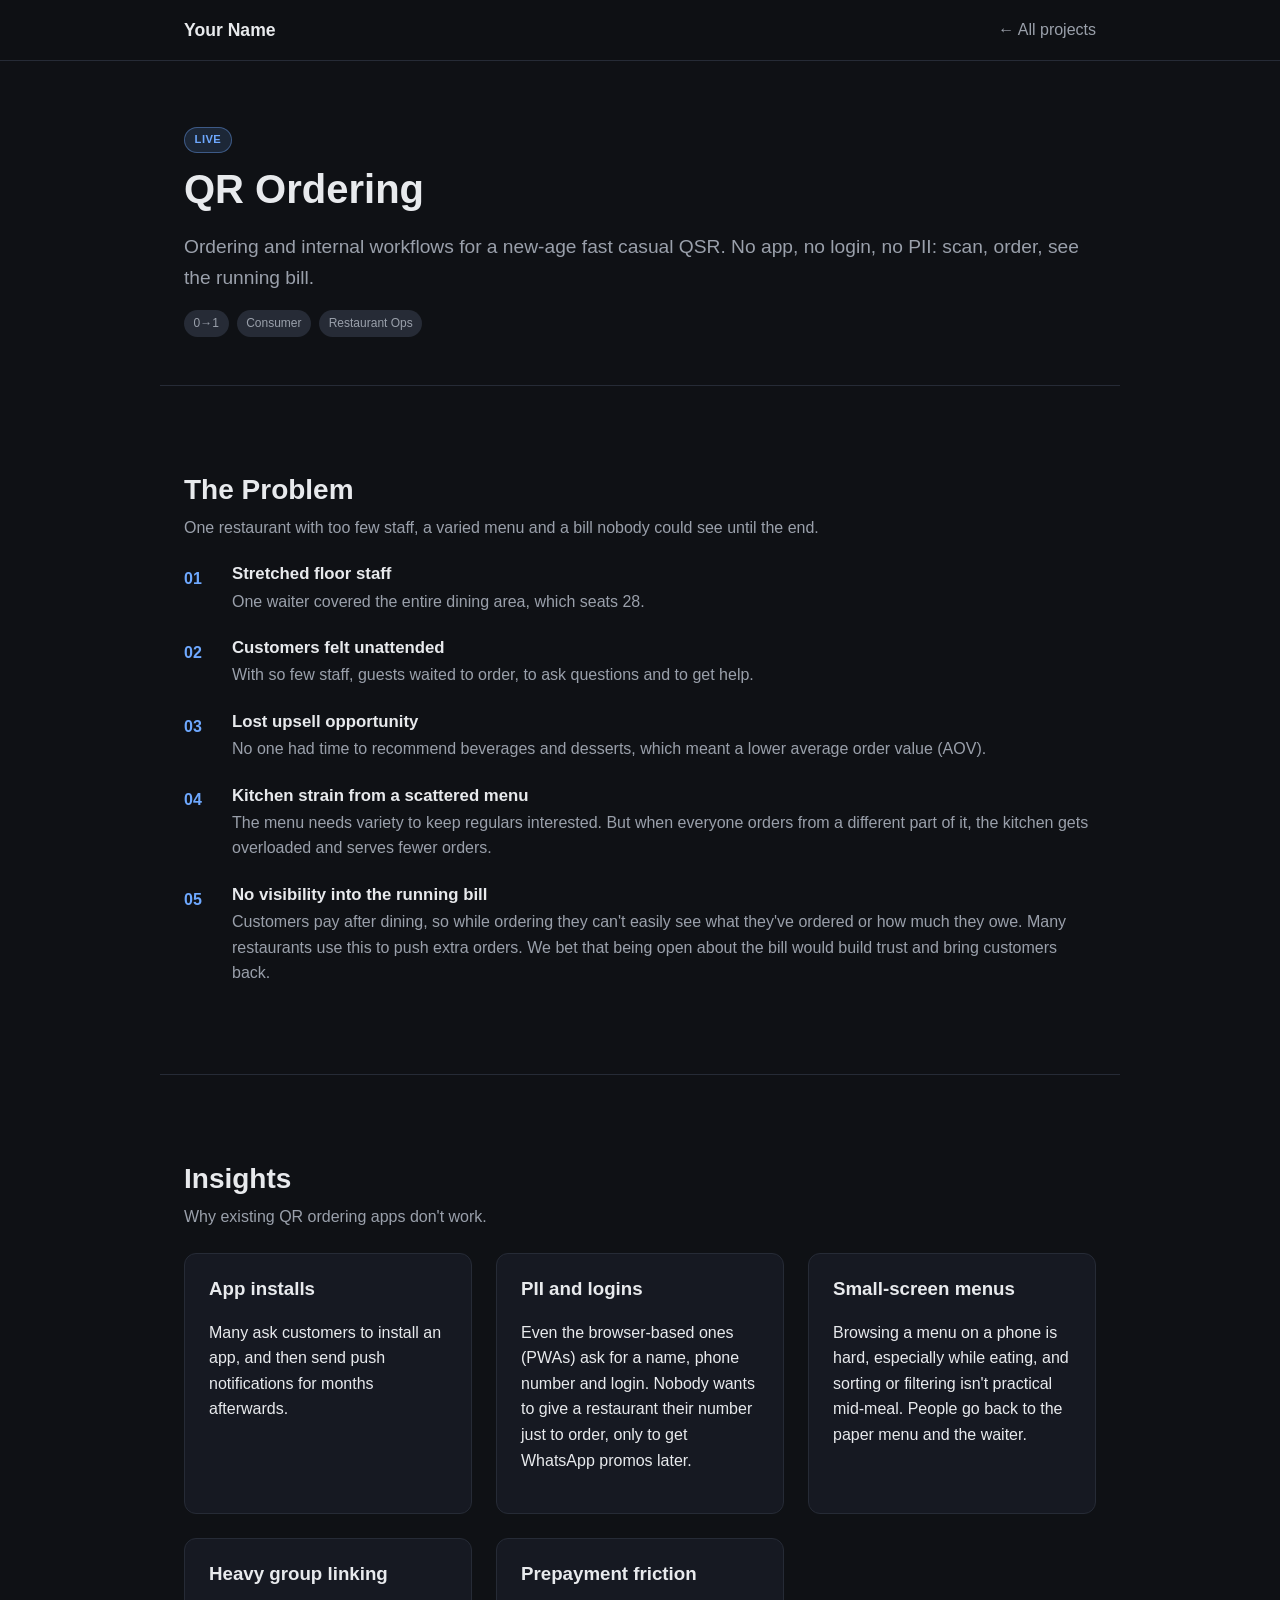
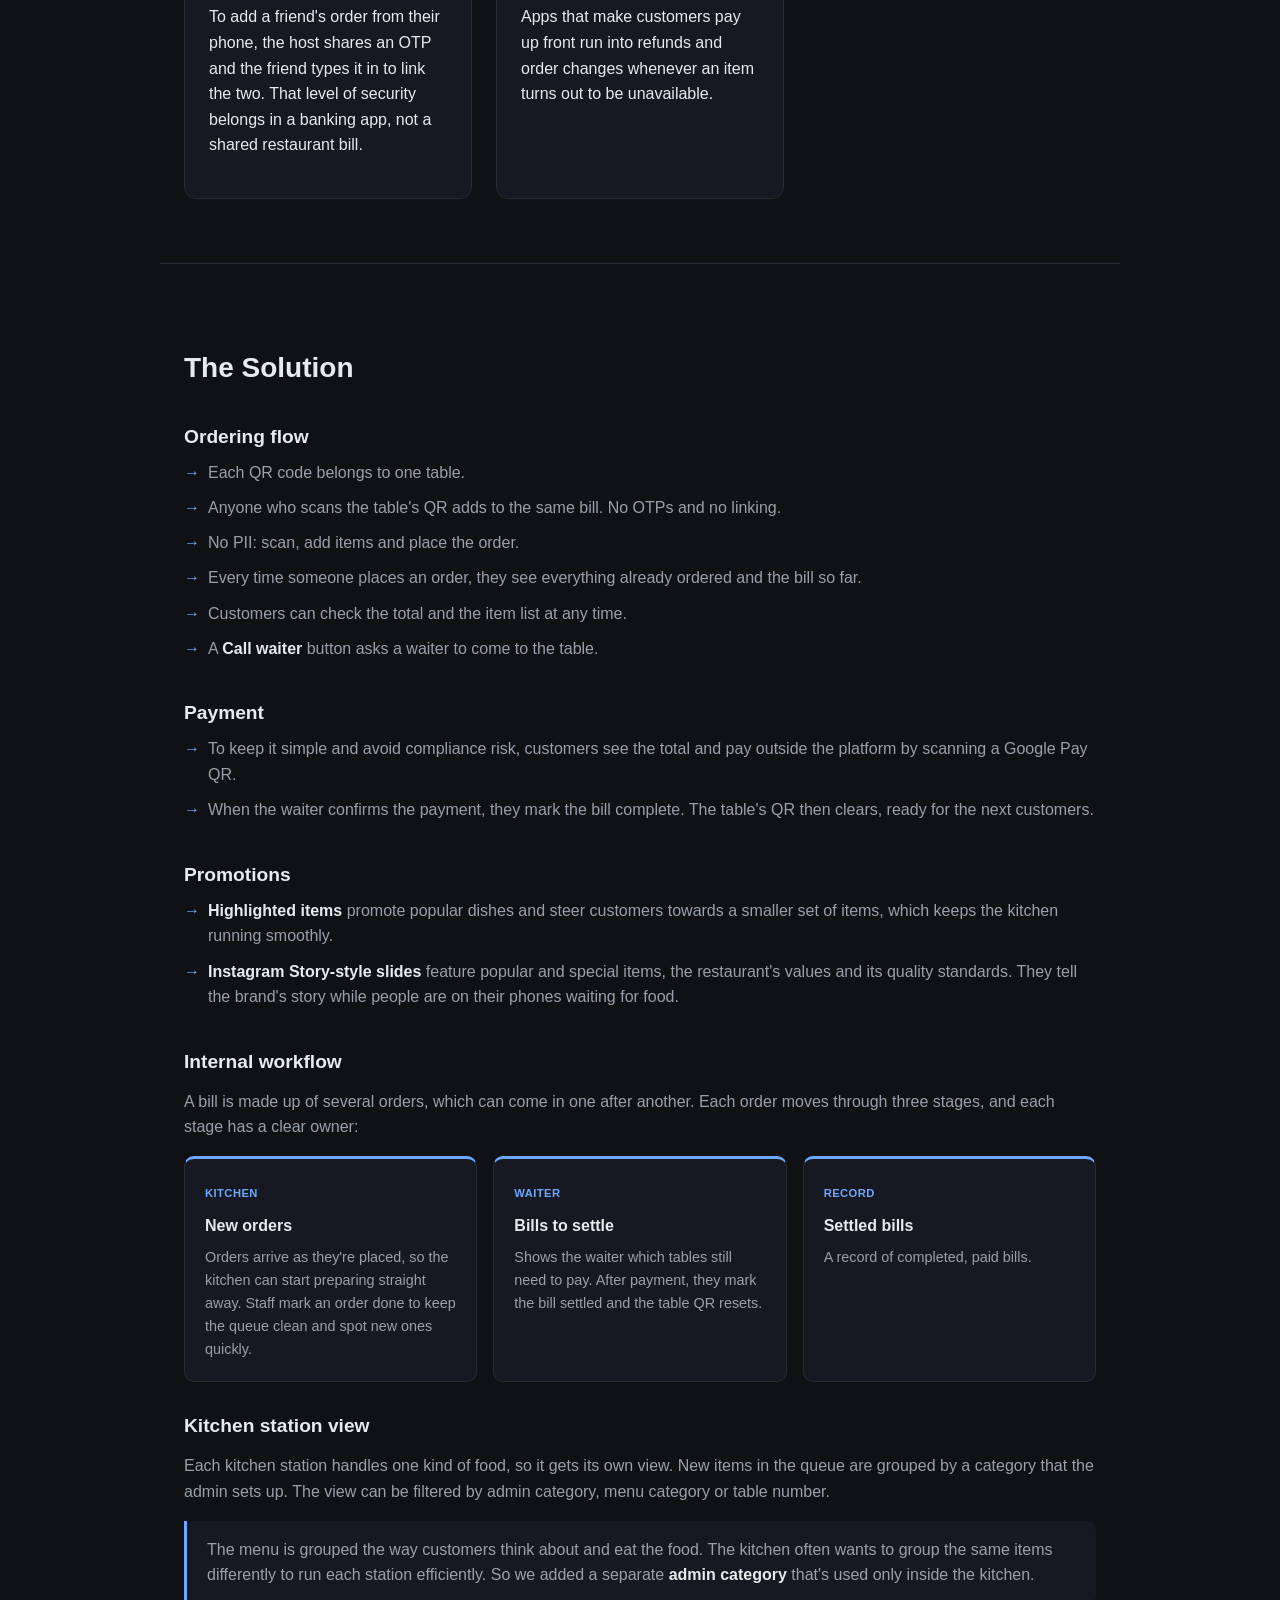
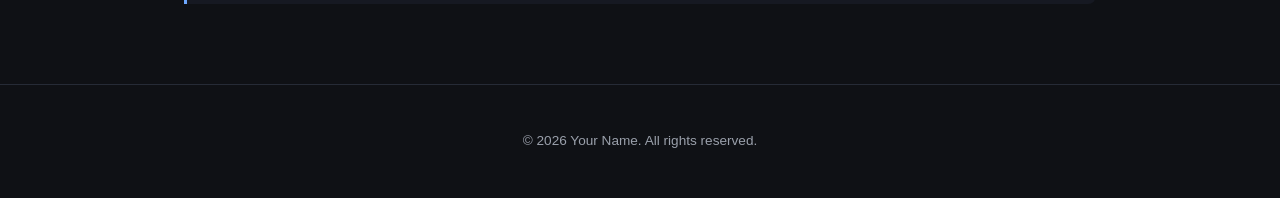
==== projects/qr-ordering.html @ 70d8da85 "Add QR Ordering case study page Detail page covering the problem, insights, and solution (ordering f" ====
<!DOCTYPE html>
<html lang="en">
<head>
  <meta charset="UTF-8" />
  <meta name="viewport" content="width=device-width, initial-scale=1.0" />
  <title>QR Ordering — Your Name</title>
  <meta name="description" content="Case study: a no-login, table-based QR ordering and kitchen workflow system for a fast casual QSR." />
  <link rel="stylesheet" href="../assets/style.css" />
  <link rel="icon" href="data:,">
</head>
<body>
  <header class="nav">
    <div class="nav-inner">
      <a href="../index.html" class="brand">Your Name</a>
      <nav>
        <a href="../index.html#projects">&larr; All projects</a>
      </nav>
    </div>
  </header>

  <main>
    <section class="case-hero">
      <span class="status-badge status-live">Live</span>
      <h1>QR Ordering</h1>
      <p class="subtitle">Ordering and internal workflows for a new-age fast casual QSR. No app, no login, no PII: scan, order, see the running bill.</p>
      <div class="tags">
        <span class="tag">0&rarr;1</span>
        <span class="tag">Consumer</span>
        <span class="tag">Restaurant Ops</span>
      </div>
    </section>

    <section class="section">
      <h2>The Problem</h2>
      <p class="section-intro">One restaurant with too few staff, a varied menu and a bill nobody could see until the end.</p>
      <ol class="numbered">
        <li>
          <h3>Stretched floor staff</h3>
          <p>One waiter covered the entire dining area, which seats 28.</p>
        </li>
        <li>
          <h3>Customers felt unattended</h3>
          <p>With so few staff, guests waited to order, to ask questions and to get help.</p>
        </li>
        <li>
          <h3>Lost upsell opportunity</h3>
          <p>No one had time to recommend beverages and desserts, which meant a lower average order value (AOV).</p>
        </li>
        <li>
          <h3>Kitchen strain from a scattered menu</h3>
          <p>The menu needs variety to keep regulars interested. But when everyone orders from a different part of it, the kitchen gets overloaded and serves fewer orders.</p>
        </li>
        <li>
          <h3>No visibility into the running bill</h3>
          <p>Customers pay after dining, so while ordering they can't easily see what they've ordered or how much they owe. Many restaurants use this to push extra orders. We bet that being open about the bill would build trust and bring customers back.</p>
        </li>
      </ol>
    </section>

    <section class="section">
      <h2>Insights</h2>
      <p class="section-intro">Why existing QR ordering apps don't work.</p>
      <div class="grid">
        <article class="card">
          <h3>App installs</h3>
          <p>Many ask customers to install an app, and then send push notifications for months afterwards.</p>
        </article>
        <article class="card">
          <h3>PII and logins</h3>
          <p>Even the browser-based ones (PWAs) ask for a name, phone number and login. Nobody wants to give a restaurant their number just to order, only to get WhatsApp promos later.</p>
        </article>
        <article class="card">
          <h3>Small-screen menus</h3>
          <p>Browsing a menu on a phone is hard, especially while eating, and sorting or filtering isn't practical mid-meal. People go back to the paper menu and the waiter.</p>
        </article>
        <article class="card">
          <h3>Heavy group linking</h3>
          <p>To add a friend's order from their phone, the host shares an OTP and the friend types it in to link the two. That level of security belongs in a banking app, not a shared restaurant bill.</p>
        </article>
        <article class="card">
          <h3>Prepayment friction</h3>
          <p>Apps that make customers pay up front run into refunds and order changes whenever an item turns out to be unavailable.</p>
        </article>
      </div>
    </section>

    <section class="section">
      <h2>The Solution</h2>

      <div class="subsection">
        <h3>Ordering flow</h3>
        <ul class="checklist">
          <li>Each QR code belongs to one table.</li>
          <li>Anyone who scans the table's QR adds to the same bill. No OTPs and no linking.</li>
          <li>No PII: scan, add items and place the order.</li>
          <li>Every time someone places an order, they see everything already ordered and the bill so far.</li>
          <li>Customers can check the total and the item list at any time.</li>
          <li>A <strong>Call waiter</strong> button asks a waiter to come to the table.</li>
        </ul>
      </div>

      <div class="subsection">
        <h3>Payment</h3>
        <ul class="checklist">
          <li>To keep it simple and avoid compliance risk, customers see the total and pay outside the platform by scanning a Google Pay QR.</li>
          <li>When the waiter confirms the payment, they mark the bill complete. The table's QR then clears, ready for the next customers.</li>
        </ul>
      </div>

      <div class="subsection">
        <h3>Promotions</h3>
        <ul class="checklist">
          <li><strong>Highlighted items</strong> promote popular dishes and steer customers towards a smaller set of items, which keeps the kitchen running smoothly.</li>
          <li><strong>Instagram Story-style slides</strong> feature popular and special items, the restaurant's values and its quality standards. They tell the brand's story while people are on their phones waiting for food.</li>
        </ul>
      </div>

      <div class="subsection">
        <h3>Internal workflow</h3>
        <p>A bill is made up of several orders, which can come in one after another. Each order moves through three stages, and each stage has a clear owner:</p>
        <div class="pipeline">
          <div class="stage">
            <span class="stage-owner">Kitchen</span>
            <h4>New orders</h4>
            <p>Orders arrive as they're placed, so the kitchen can start preparing straight away. Staff mark an order done to keep the queue clean and spot new ones quickly.</p>
          </div>
          <div class="stage">
            <span class="stage-owner">Waiter</span>
            <h4>Bills to settle</h4>
            <p>Shows the waiter which tables still need to pay. After payment, they mark the bill settled and the table QR resets.</p>
          </div>
          <div class="stage">
            <span class="stage-owner">Record</span>
            <h4>Settled bills</h4>
            <p>A record of completed, paid bills.</p>
          </div>
        </div>

        <h3 class="mt">Kitchen station view</h3>
        <p>Each kitchen station handles one kind of food, so it gets its own view. New items in the queue are grouped by a category that the admin sets up. The view can be filtered by admin category, menu category or table number.</p>
        <p class="callout">The menu is grouped the way customers think about and eat the food. The kitchen often wants to group the same items differently to run each station efficiently. So we added a separate <strong>admin category</strong> that's used only inside the kitchen.</p>
      </div>
    </section>
  </main>

  <footer class="footer">
    <p>&copy; <span id="year"></span> Your Name. All rights reserved.</p>
  </footer>

  <script src="../assets/script.js"></script>
</body>
</html>
---- assets/style.css ----
:root {
  --bg: #0f1115;
  --bg-alt: #161922;
  --text: #e8eaed;
  --text-muted: #9aa0ab;
  --accent: #6ea8fe;
  --border: #262b36;
  --max-width: 960px;
}

* {
  box-sizing: border-box;
}

body {
  margin: 0;
  font-family: -apple-system, BlinkMacSystemFont, "Segoe UI", Roboto, Helvetica, Arial, sans-serif;
  background: var(--bg);
  color: var(--text);
  line-height: 1.6;
}

a {
  color: var(--accent);
  text-decoration: none;
}

h1, h2, h3 {
  line-height: 1.2;
}

.nav {
  position: sticky;
  top: 0;
  background: rgba(15, 17, 21, 0.9);
  backdrop-filter: blur(6px);
  border-bottom: 1px solid var(--border);
  z-index: 10;
}

.nav-inner {
  max-width: var(--max-width);
  margin: 0 auto;
  padding: 1rem 1.5rem;
  display: flex;
  justify-content: space-between;
  align-items: center;
}

.brand {
  font-weight: 700;
  color: var(--text);
  font-size: 1.1rem;
}

.nav nav a {
  margin-left: 1.5rem;
  color: var(--text-muted);
  font-weight: 500;
}

.nav nav a:hover {
  color: var(--text);
}

.hero {
  max-width: var(--max-width);
  margin: 0 auto;
  padding: 6rem 1.5rem 4rem;
  text-align: center;
}

.hero h1 {
  font-size: 2.75rem;
  margin-bottom: 0.5rem;
}

.accent {
  color: var(--accent);
}

.subtitle {
  color: var(--text-muted);
  font-size: 1.2rem;
  margin-bottom: 2rem;
}

.cta {
  display: flex;
  gap: 1rem;
  justify-content: center;
}

.btn {
  display: inline-block;
  padding: 0.65rem 1.4rem;
  border-radius: 8px;
  font-weight: 600;
  border: 1px solid transparent;
}

.btn-primary {
  background: var(--accent);
  color: #0f1115;
}

.btn-outline {
  border-color: var(--border);
  color: var(--text);
}

.section {
  max-width: var(--max-width);
  margin: 0 auto;
  padding: 4rem 1.5rem;
  border-top: 1px solid var(--border);
}

.section h2 {
  font-size: 1.75rem;
  margin-bottom: 0.5rem;
}

.section-intro {
  color: var(--text-muted);
  margin-top: 0;
  margin-bottom: 1.5rem;
}

.grid {
  display: grid;
  grid-template-columns: repeat(auto-fit, minmax(240px, 1fr));
  gap: 1.5rem;
}

.card {
  background: var(--bg-alt);
  border: 1px solid var(--border);
  border-radius: 12px;
  padding: 1.5rem;
}

.card h3 {
  margin-top: 0;
}

.status-badge {
  display: inline-block;
  font-size: 0.7rem;
  font-weight: 700;
  text-transform: uppercase;
  letter-spacing: 0.04em;
  padding: 0.2rem 0.6rem;
  border-radius: 999px;
  margin-bottom: 0.75rem;
}

.status-live {
  background: rgba(110, 168, 254, 0.15);
  color: var(--accent);
  border: 1px solid rgba(110, 168, 254, 0.4);
}

.status-poc {
  background: rgba(154, 160, 171, 0.12);
  color: var(--text-muted);
  border: 1px solid var(--border);
}

.tags {
  display: flex;
  gap: 0.5rem;
  flex-wrap: wrap;
  margin: 1rem 0;
}

.tag {
  background: var(--border);
  color: var(--text-muted);
  font-size: 0.75rem;
  padding: 0.25rem 0.6rem;
  border-radius: 999px;
}

.card-link {
  font-weight: 600;
  font-size: 0.9rem;
}

.skills-list {
  display: flex;
  flex-wrap: wrap;
  gap: 0.75rem;
  list-style: none;
  padding: 0;
}

.skills-list li {
  background: var(--bg-alt);
  border: 1px solid var(--border);
  padding: 0.5rem 1rem;
  border-radius: 8px;
  color: var(--text-muted);
  font-size: 0.9rem;
}

.social {
  margin-top: 1rem;
  display: flex;
  gap: 1rem;
}

.footer {
  text-align: center;
  padding: 2rem 1.5rem;
  color: var(--text-muted);
  font-size: 0.85rem;
  border-top: 1px solid var(--border);
}

/* Case study pages */
.case-hero {
  max-width: var(--max-width);
  margin: 0 auto;
  padding: 4rem 1.5rem 2rem;
}

.case-hero h1 {
  font-size: 2.5rem;
  margin: 0 0 0.5rem;
}

.case-hero .subtitle {
  margin-bottom: 1rem;
}

.numbered {
  list-style: none;
  counter-reset: item;
  padding: 0;
  margin: 0;
}

.numbered li {
  counter-increment: item;
  position: relative;
  padding-left: 3rem;
  margin-bottom: 1.5rem;
}

.numbered li::before {
  content: counter(item, decimal-leading-zero);
  position: absolute;
  left: 0;
  top: 0.1rem;
  color: var(--accent);
  font-weight: 700;
}

.numbered h3 {
  margin: 0 0 0.25rem;
  font-size: 1.05rem;
}

.numbered p {
  margin: 0;
  color: var(--text-muted);
}

.subsection {
  margin-top: 2.5rem;
}

.subsection h3 {
  font-size: 1.2rem;
  margin-bottom: 0.75rem;
}

.subsection p {
  color: var(--text-muted);
}

.mt {
  margin-top: 2rem;
}

.checklist {
  list-style: none;
  padding: 0;
  margin: 0;
}

.checklist li {
  position: relative;
  padding-left: 1.5rem;
  margin-bottom: 0.6rem;
  color: var(--text-muted);
}

.checklist li::before {
  content: "\2192";
  position: absolute;
  left: 0;
  color: var(--accent);
}

.checklist strong,
.subsection p strong {
  color: var(--text);
}

.pipeline {
  display: grid;
  grid-template-columns: repeat(auto-fit, minmax(200px, 1fr));
  gap: 1rem;
  margin-top: 1rem;
}

.stage {
  background: var(--bg-alt);
  border: 1px solid var(--border);
  border-top: 3px solid var(--accent);
  border-radius: 10px;
  padding: 1.25rem;
}

.stage h4 {
  margin: 0.5rem 0;
  font-size: 1rem;
}

.stage p {
  margin: 0;
  font-size: 0.9rem;
}

.stage-owner {
  font-size: 0.7rem;
  font-weight: 700;
  text-transform: uppercase;
  letter-spacing: 0.04em;
  color: var(--accent);
}

.callout {
  border-left: 3px solid var(--accent);
  background: var(--bg-alt);
  padding: 1rem 1.25rem;
  border-radius: 0 8px 8px 0;
}

@media (max-width: 600px) {
  .nav nav a {
    margin-left: 1rem;
    font-size: 0.9rem;
  }
  .hero h1,
  .case-hero h1 {
    font-size: 2rem;
  }
}
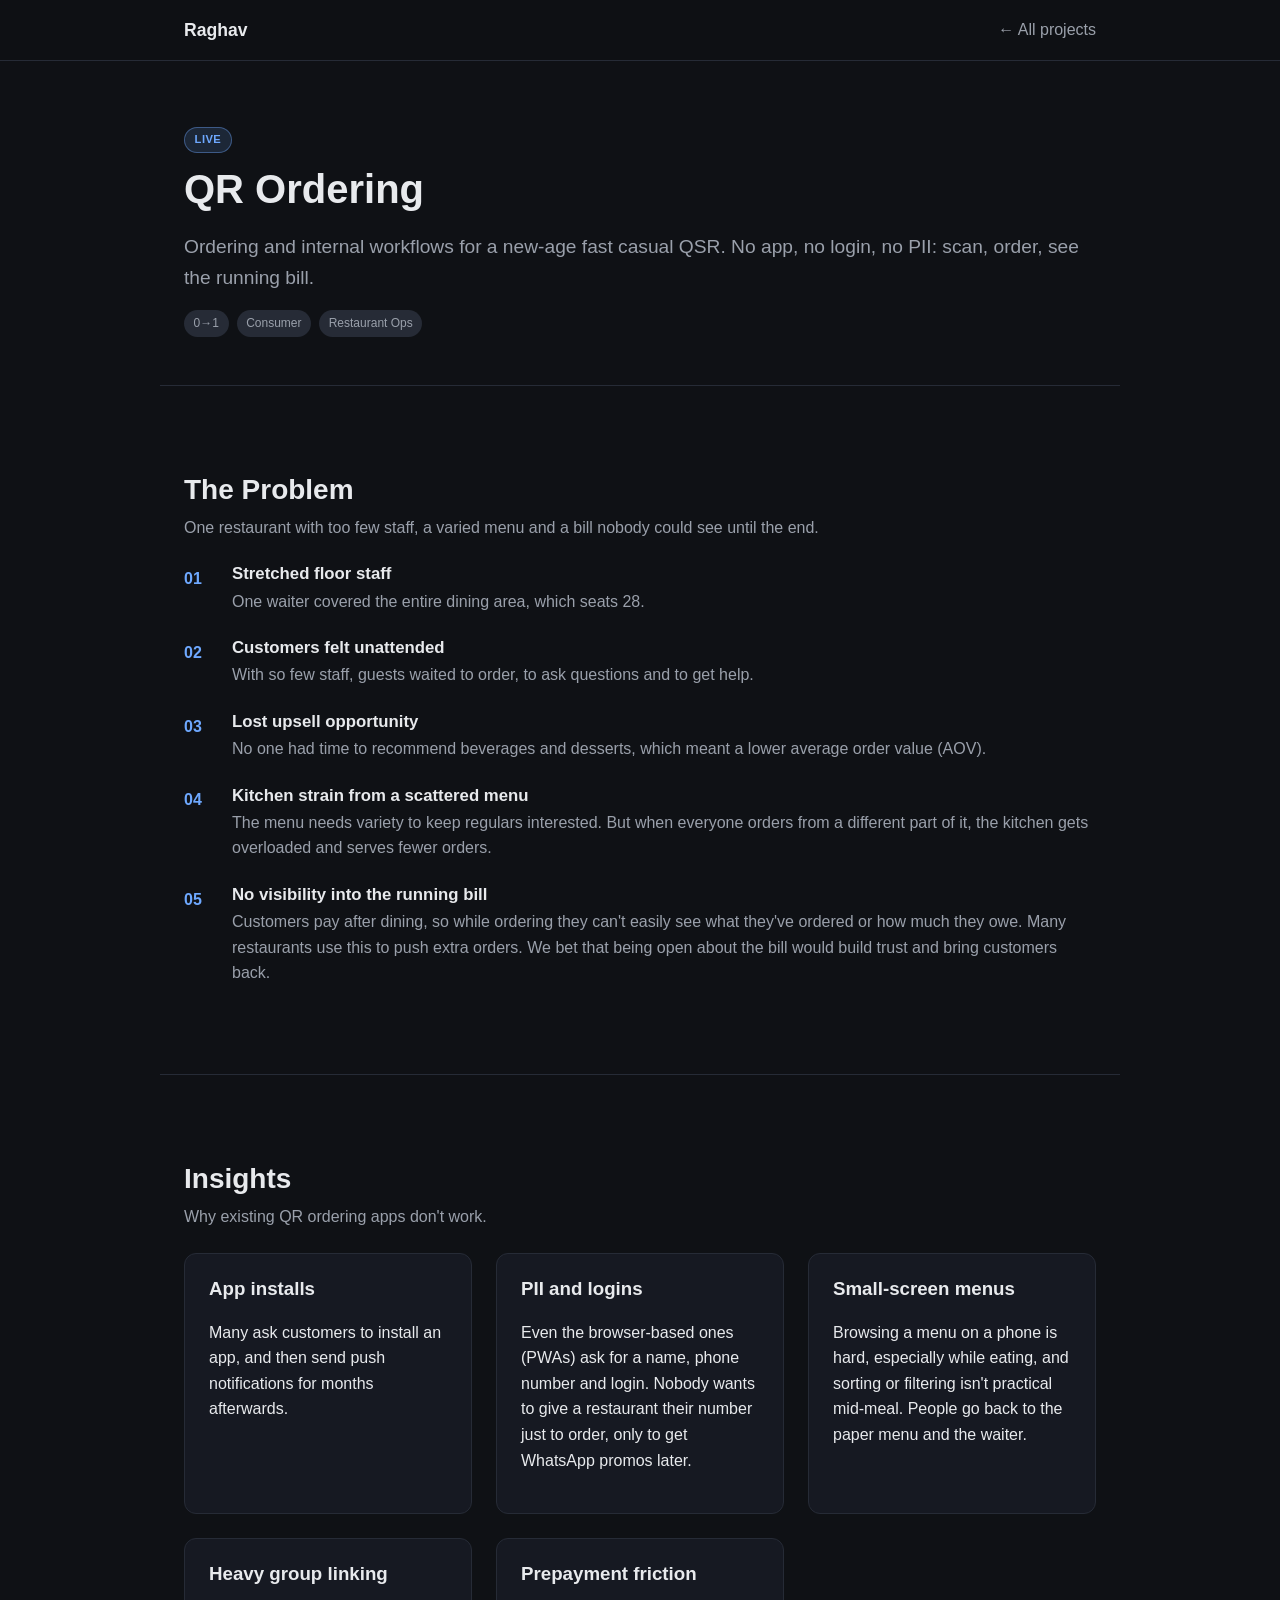
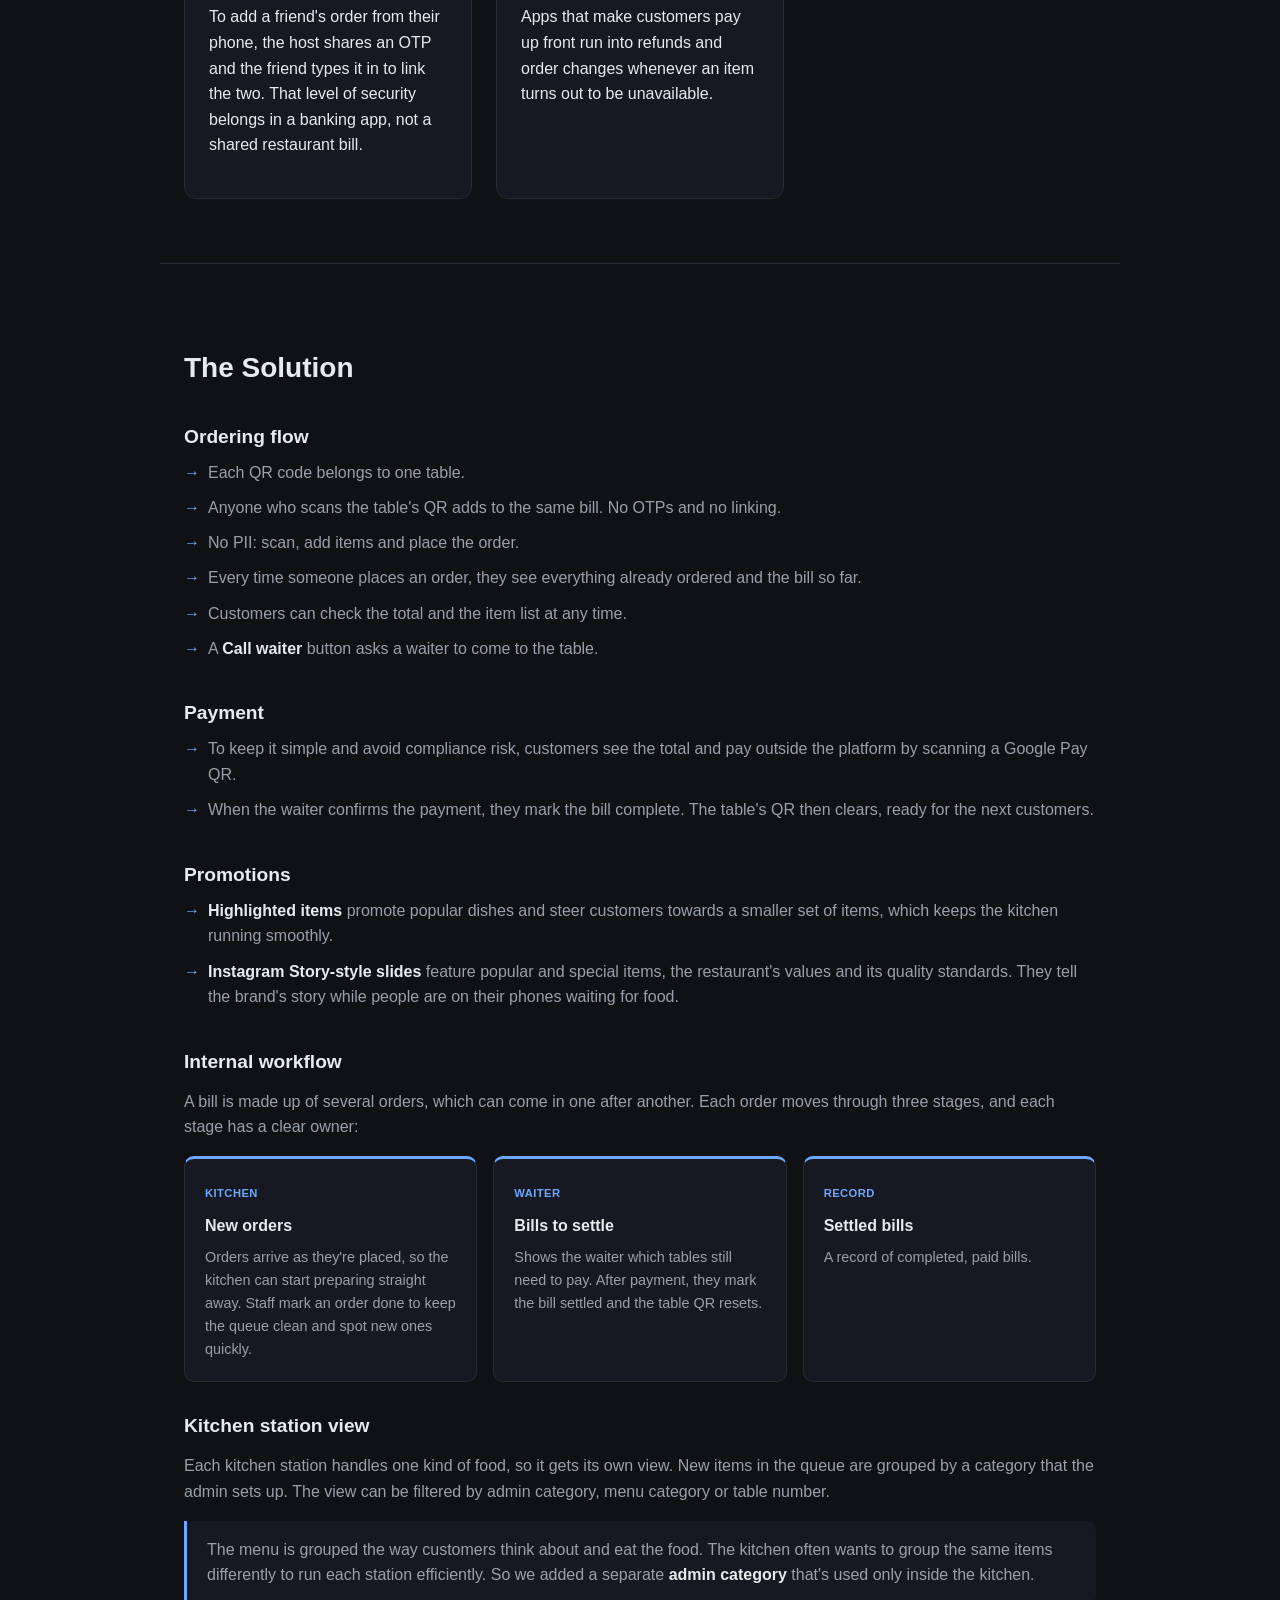
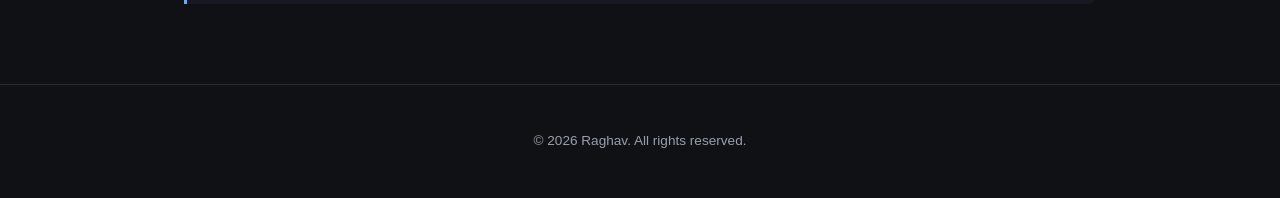
==== commit f1ad66e6: "Replace name placeholder with Raghav Co-Authored-By: Claude Opus 5.5 <noreply@anthropic.com>" ====
--- a/projects/qr-ordering.html
+++ b/projects/qr-ordering.html
@@ -3,7 +3,7 @@
 <head>
   <meta charset="UTF-8" />
   <meta name="viewport" content="width=device-width, initial-scale=1.0" />
-  <title>QR Ordering — Your Name</title>
+  <title>QR Ordering — Raghav</title>
   <meta name="description" content="Case study: a no-login, table-based QR ordering and kitchen workflow system for a fast casual QSR." />
   <link rel="stylesheet" href="../assets/style.css" />
   <link rel="icon" href="data:,">
@@ -11,7 +11,7 @@
 <body>
   <header class="nav">
     <div class="nav-inner">
-      <a href="../index.html" class="brand">Your Name</a>
+      <a href="../index.html" class="brand">Raghav</a>
       <nav>
         <a href="../index.html#projects">&larr; All projects</a>
       </nav>
@@ -144,7 +144,7 @@
   </main>
 
   <footer class="footer">
-    <p>&copy; <span id="year"></span> Your Name. All rights reserved.</p>
+    <p>&copy; <span id="year"></span> Raghav. All rights reserved.</p>
   </footer>
 
   <script src="../assets/script.js"></script>
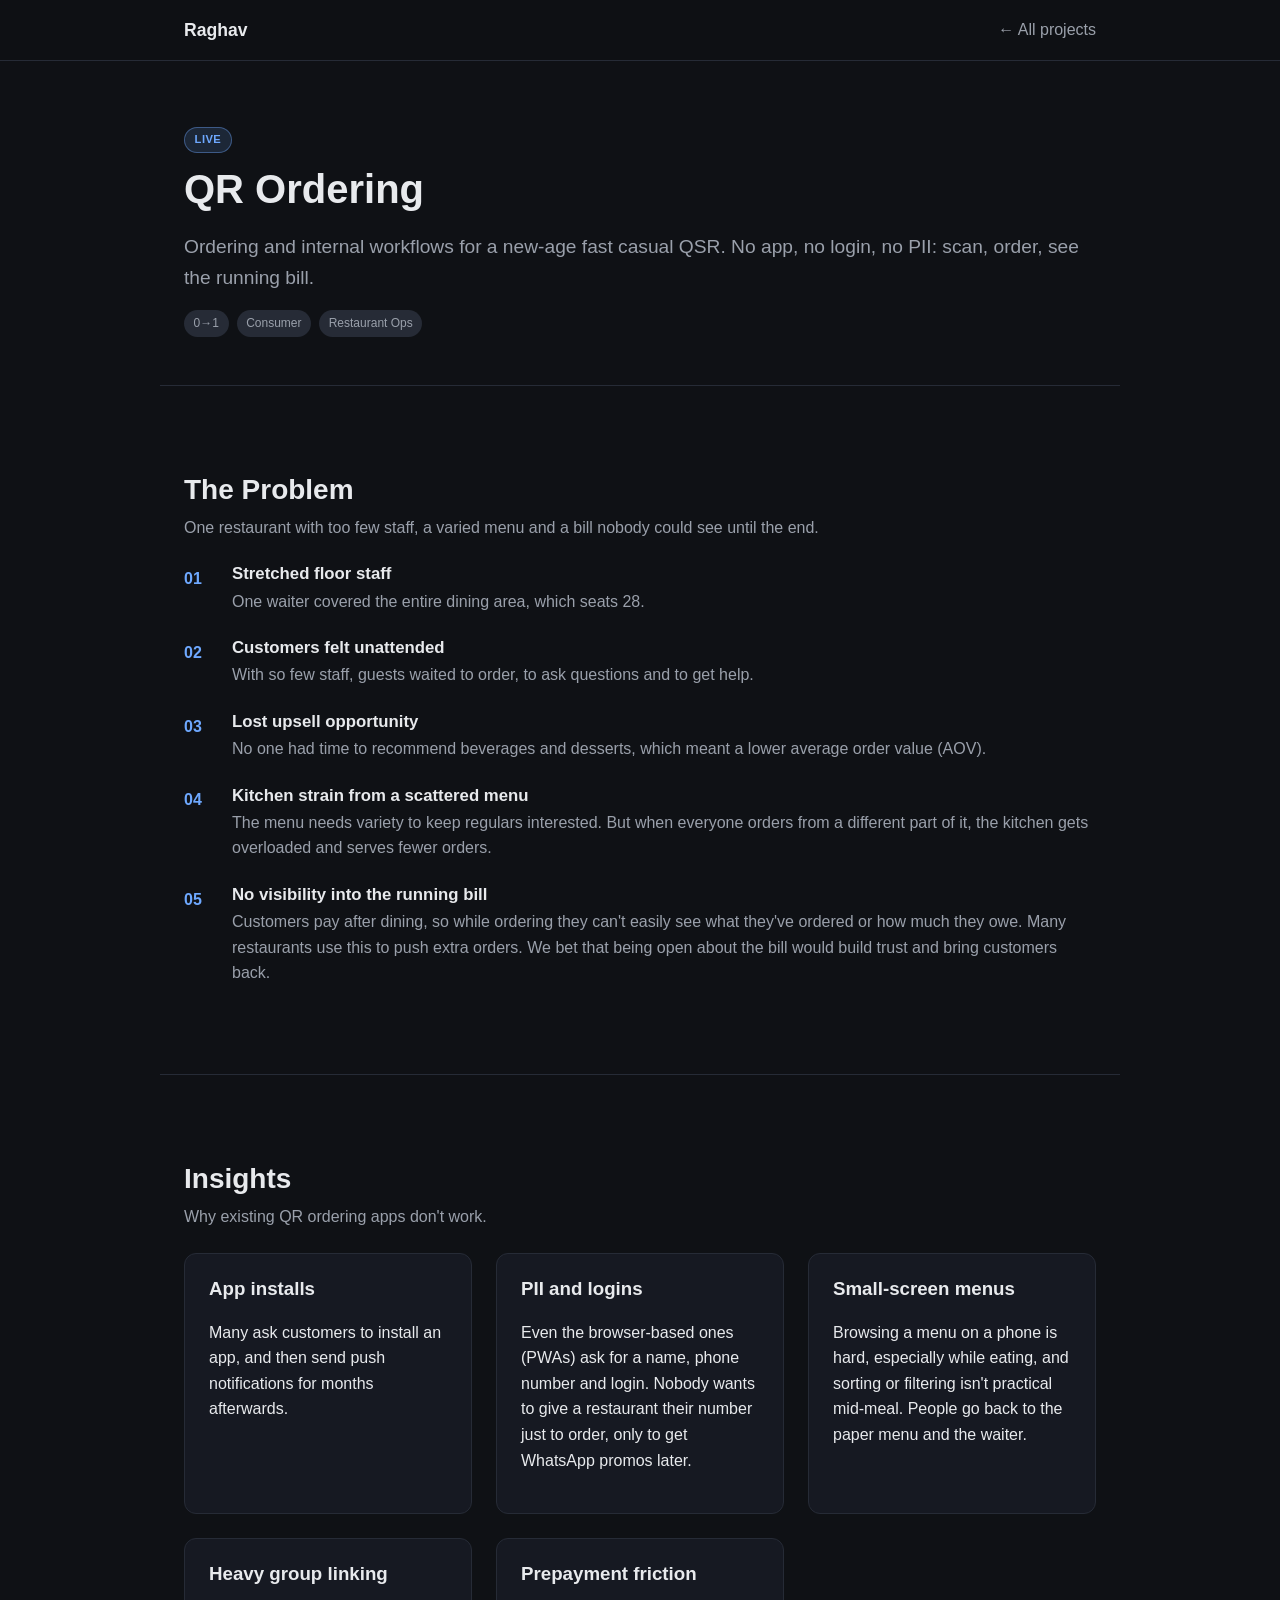
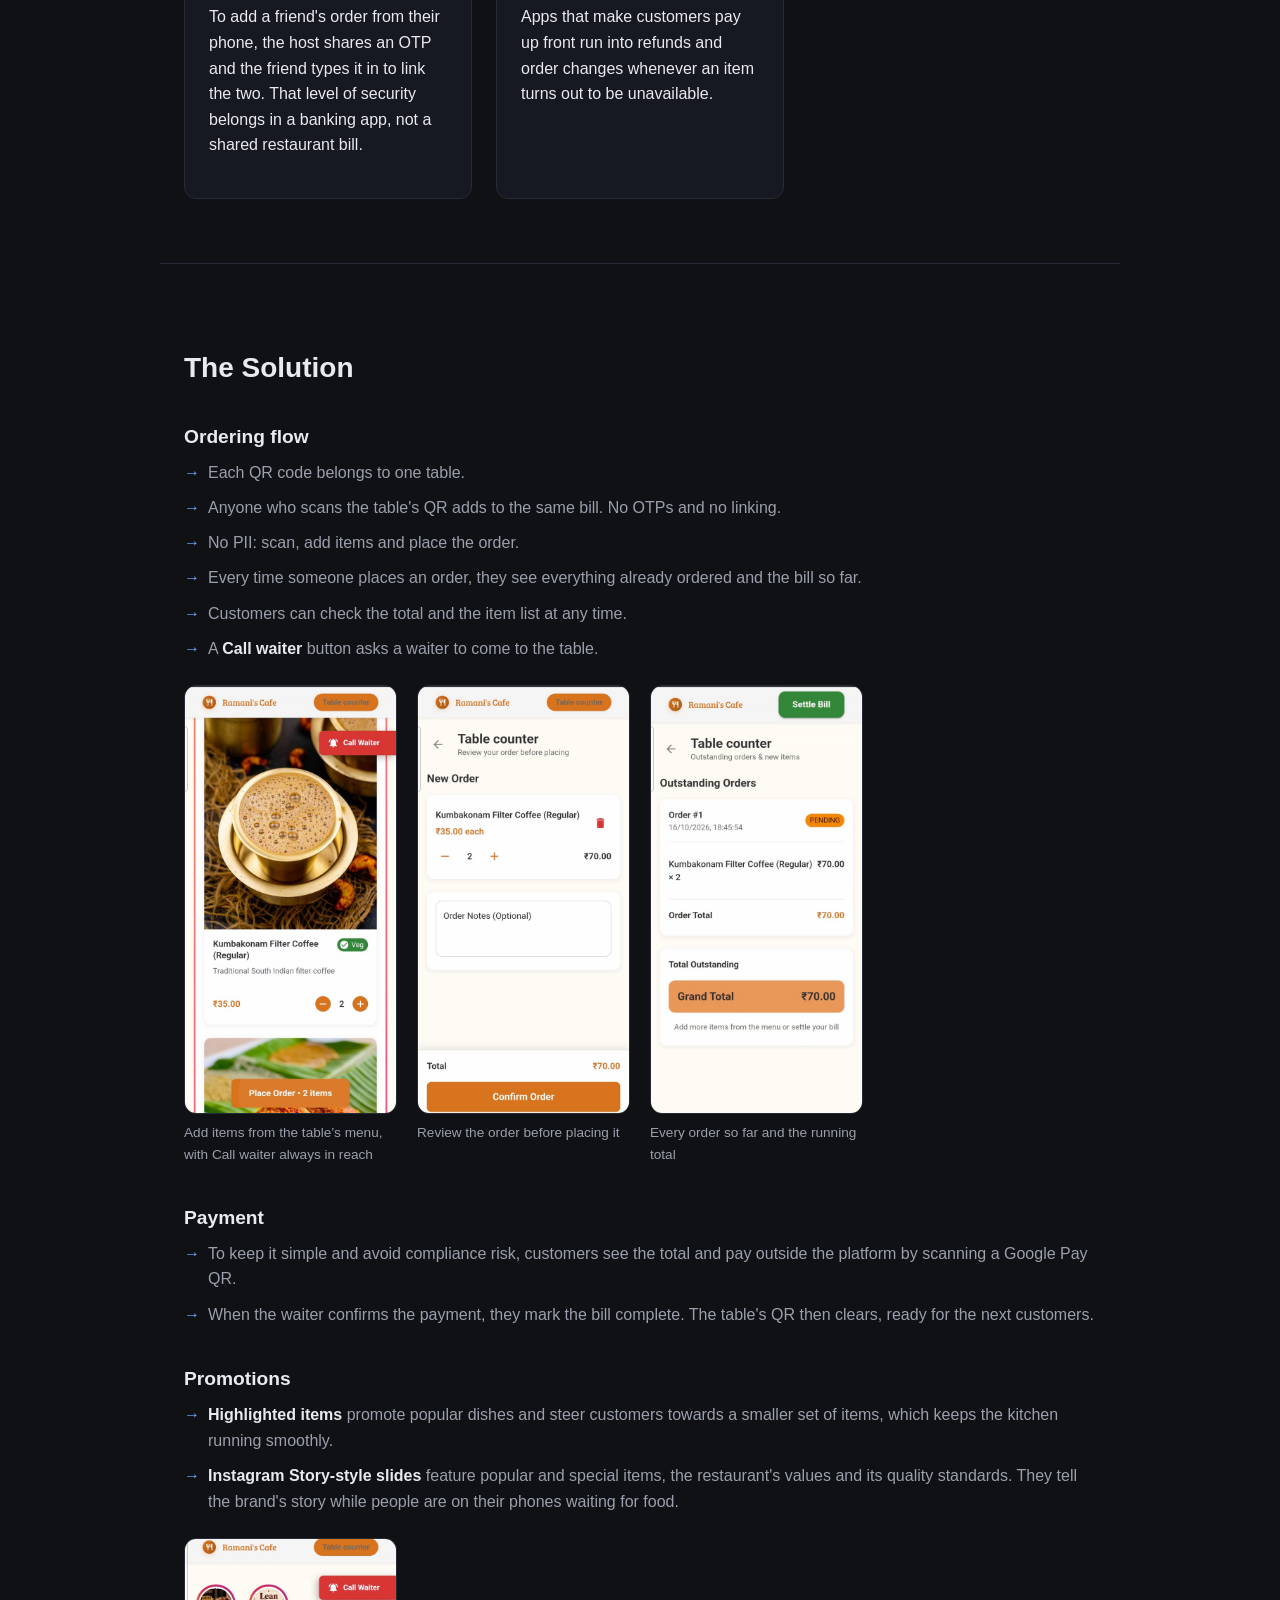
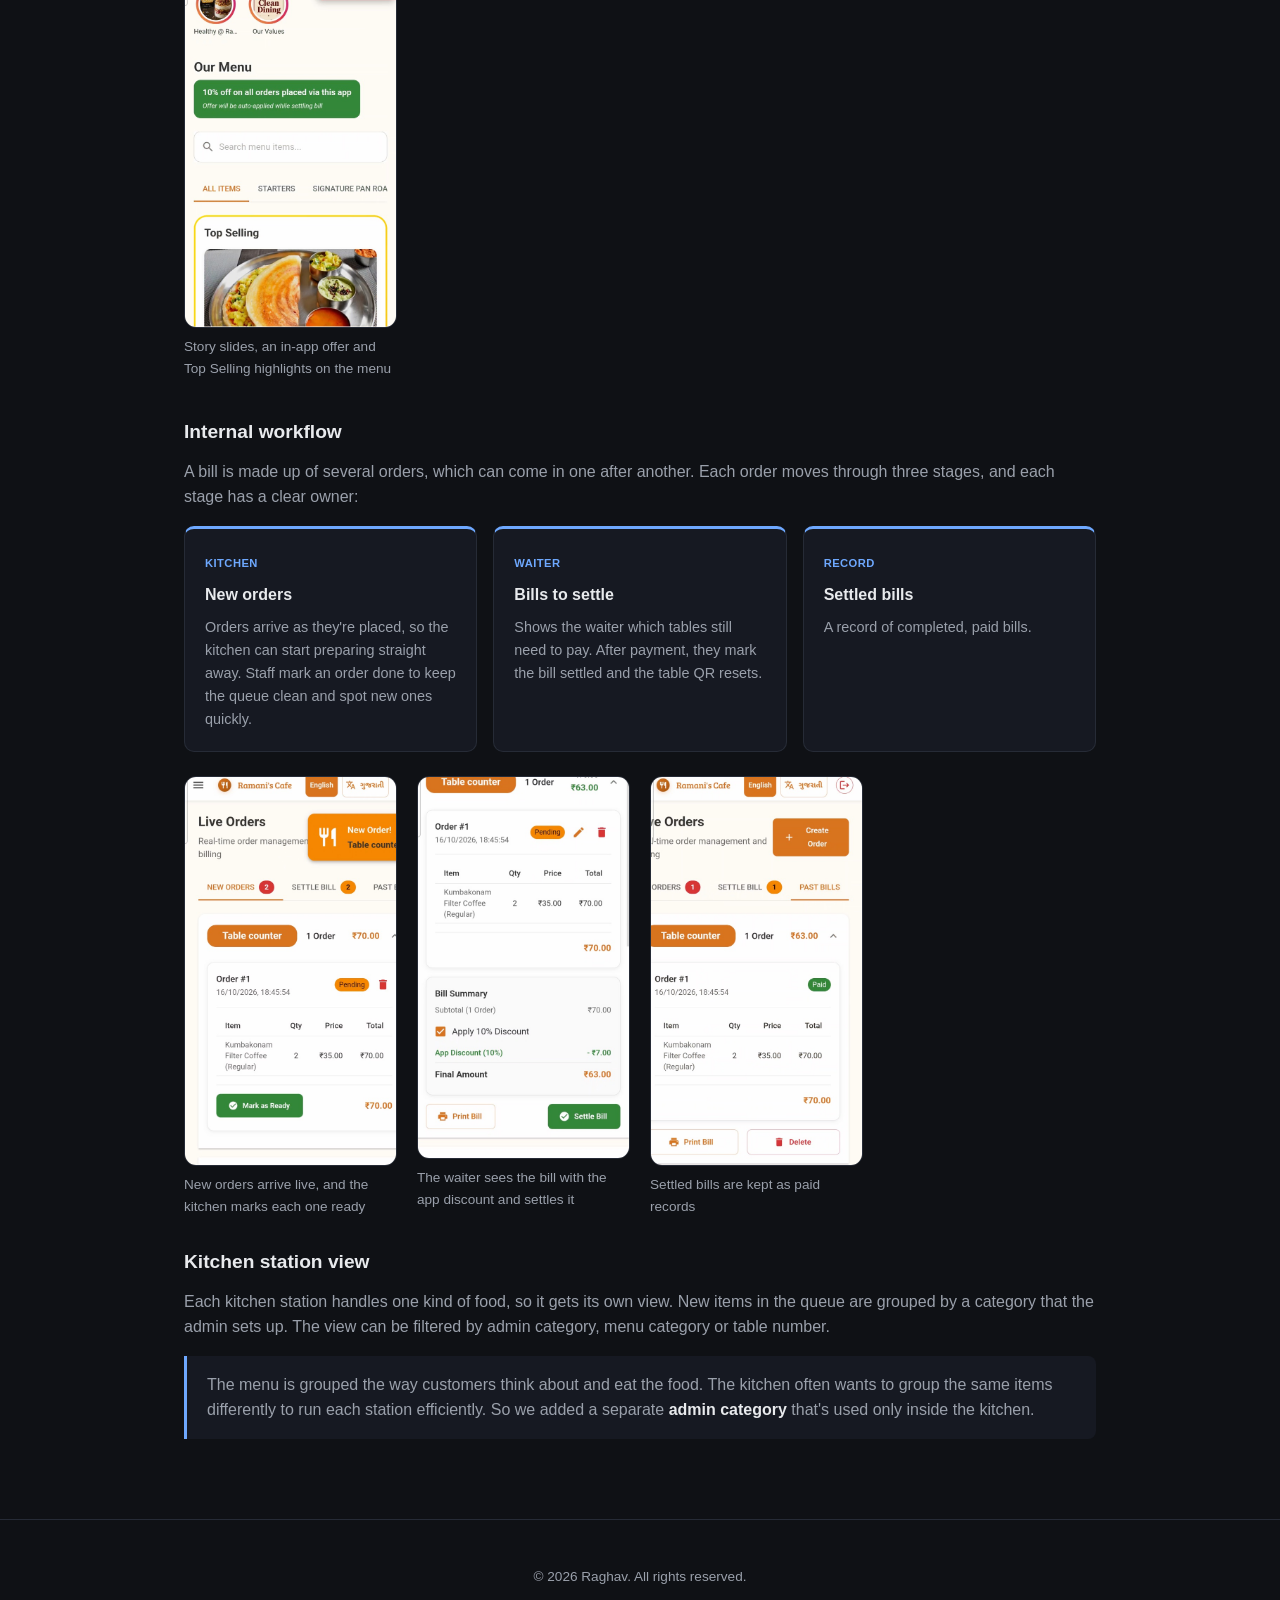
==== commit 96ac8f2c: "Add journey screenshots to QR ordering case study Co-Authored-By: Claude Opus 5.5 <noreply@anthropic" ====
--- a/projects/qr-ordering.html
+++ b/projects/qr-ordering.html
@@ -97,6 +97,20 @@
           <li>Customers can check the total and the item list at any time.</li>
           <li>A <strong>Call waiter</strong> button asks a waiter to come to the table.</li>
         </ul>
+        <div class="shots">
+          <figure class="shot">
+            <img src="../assets/qr-ordering/add-items.jpg" alt="Add items from the table&rsquo;s menu, with Call waiter always in reach" width="600" height="1214" loading="lazy" />
+            <figcaption>Add items from the table&rsquo;s menu, with Call waiter always in reach</figcaption>
+          </figure>
+          <figure class="shot">
+            <img src="../assets/qr-ordering/review-order.jpg" alt="Review the order before placing it" width="600" height="1214" loading="lazy" />
+            <figcaption>Review the order before placing it</figcaption>
+          </figure>
+          <figure class="shot">
+            <img src="../assets/qr-ordering/running-bill.jpg" alt="Every order so far and the running total" width="600" height="1214" loading="lazy" />
+            <figcaption>Every order so far and the running total</figcaption>
+          </figure>
+        </div>
       </div>
 
       <div class="subsection">
@@ -113,6 +127,12 @@
           <li><strong>Highlighted items</strong> promote popular dishes and steer customers towards a smaller set of items, which keeps the kitchen running smoothly.</li>
           <li><strong>Instagram Story-style slides</strong> feature popular and special items, the restaurant's values and its quality standards. They tell the brand's story while people are on their phones waiting for food.</li>
         </ul>
+        <div class="shots">
+          <figure class="shot">
+            <img src="../assets/qr-ordering/menu.jpg" alt="Story slides, an in-app offer and Top Selling highlights on the menu" width="600" height="1103" loading="lazy" />
+            <figcaption>Story slides, an in-app offer and Top Selling highlights on the menu</figcaption>
+          </figure>
+        </div>
       </div>
 
       <div class="subsection">
@@ -135,6 +155,20 @@
             <p>A record of completed, paid bills.</p>
           </div>
         </div>
+        <div class="shots">
+          <figure class="shot">
+            <img src="../assets/qr-ordering/new-orders.jpg" alt="New orders arrive live, and the kitchen marks each one ready" width="600" height="1103" loading="lazy" />
+            <figcaption>New orders arrive live, and the kitchen marks each one ready</figcaption>
+          </figure>
+          <figure class="shot">
+            <img src="../assets/qr-ordering/settle-bill.jpg" alt="The waiter sees the bill with the app discount and settles it" width="600" height="1084" loading="lazy" />
+            <figcaption>The waiter sees the bill with the app discount and settles it</figcaption>
+          </figure>
+          <figure class="shot">
+            <img src="../assets/qr-ordering/settled-bills.jpg" alt="Settled bills are kept as paid records" width="600" height="1103" loading="lazy" />
+            <figcaption>Settled bills are kept as paid records</figcaption>
+          </figure>
+        </div>
 
         <h3 class="mt">Kitchen station view</h3>
         <p>Each kitchen station handles one kind of food, so it gets its own view. New items in the queue are grouped by a category that the admin sets up. The view can be filtered by admin category, menu category or table number.</p>
--- a/assets/style.css
+++ b/assets/style.css
@@ -73,6 +73,18 @@
 .hero h1 {
   font-size: 2.75rem;
   margin-bottom: 0.5rem;
+}
+
+.role-tag {
+  display: inline-block;
+  font-size: 0.8rem;
+  font-weight: 600;
+  letter-spacing: 0.02em;
+  color: var(--accent);
+  background: rgba(110, 168, 254, 0.12);
+  border: 1px solid rgba(110, 168, 254, 0.4);
+  padding: 0.3rem 0.85rem;
+  border-radius: 999px;
 }
 
 .accent {
@@ -204,6 +216,15 @@
   font-size: 0.9rem;
 }
 
+.skill-groups {
+  display: grid;
+  gap: 0.5rem;
+}
+
+.skill-group .skills-list {
+  margin: 0.5rem 0 0;
+}
+
 .social {
   margin-top: 1rem;
   display: flex;
@@ -216,6 +237,15 @@
   color: var(--text-muted);
   font-size: 0.85rem;
   border-top: 1px solid var(--border);
+}
+
+.about-label {
+  font-size: 0.75rem;
+  font-weight: 700;
+  text-transform: uppercase;
+  letter-spacing: 0.06em;
+  color: var(--accent);
+  margin: 1.75rem 0 0.25rem;
 }
 
 /* Case study pages */
@@ -359,3 +389,28 @@
     font-size: 2rem;
   }
 }
+
+.shots {
+  display: grid;
+  grid-template-columns: repeat(auto-fill, minmax(200px, 1fr));
+  gap: 1.25rem;
+  margin-top: 1.5rem;
+}
+
+.shot {
+  margin: 0;
+}
+
+.shot img {
+  display: block;
+  width: 100%;
+  height: auto;
+  border: 1px solid var(--border);
+  border-radius: 12px;
+}
+
+.shot figcaption {
+  margin-top: 0.5rem;
+  font-size: 0.85rem;
+  color: var(--text-muted);
+}
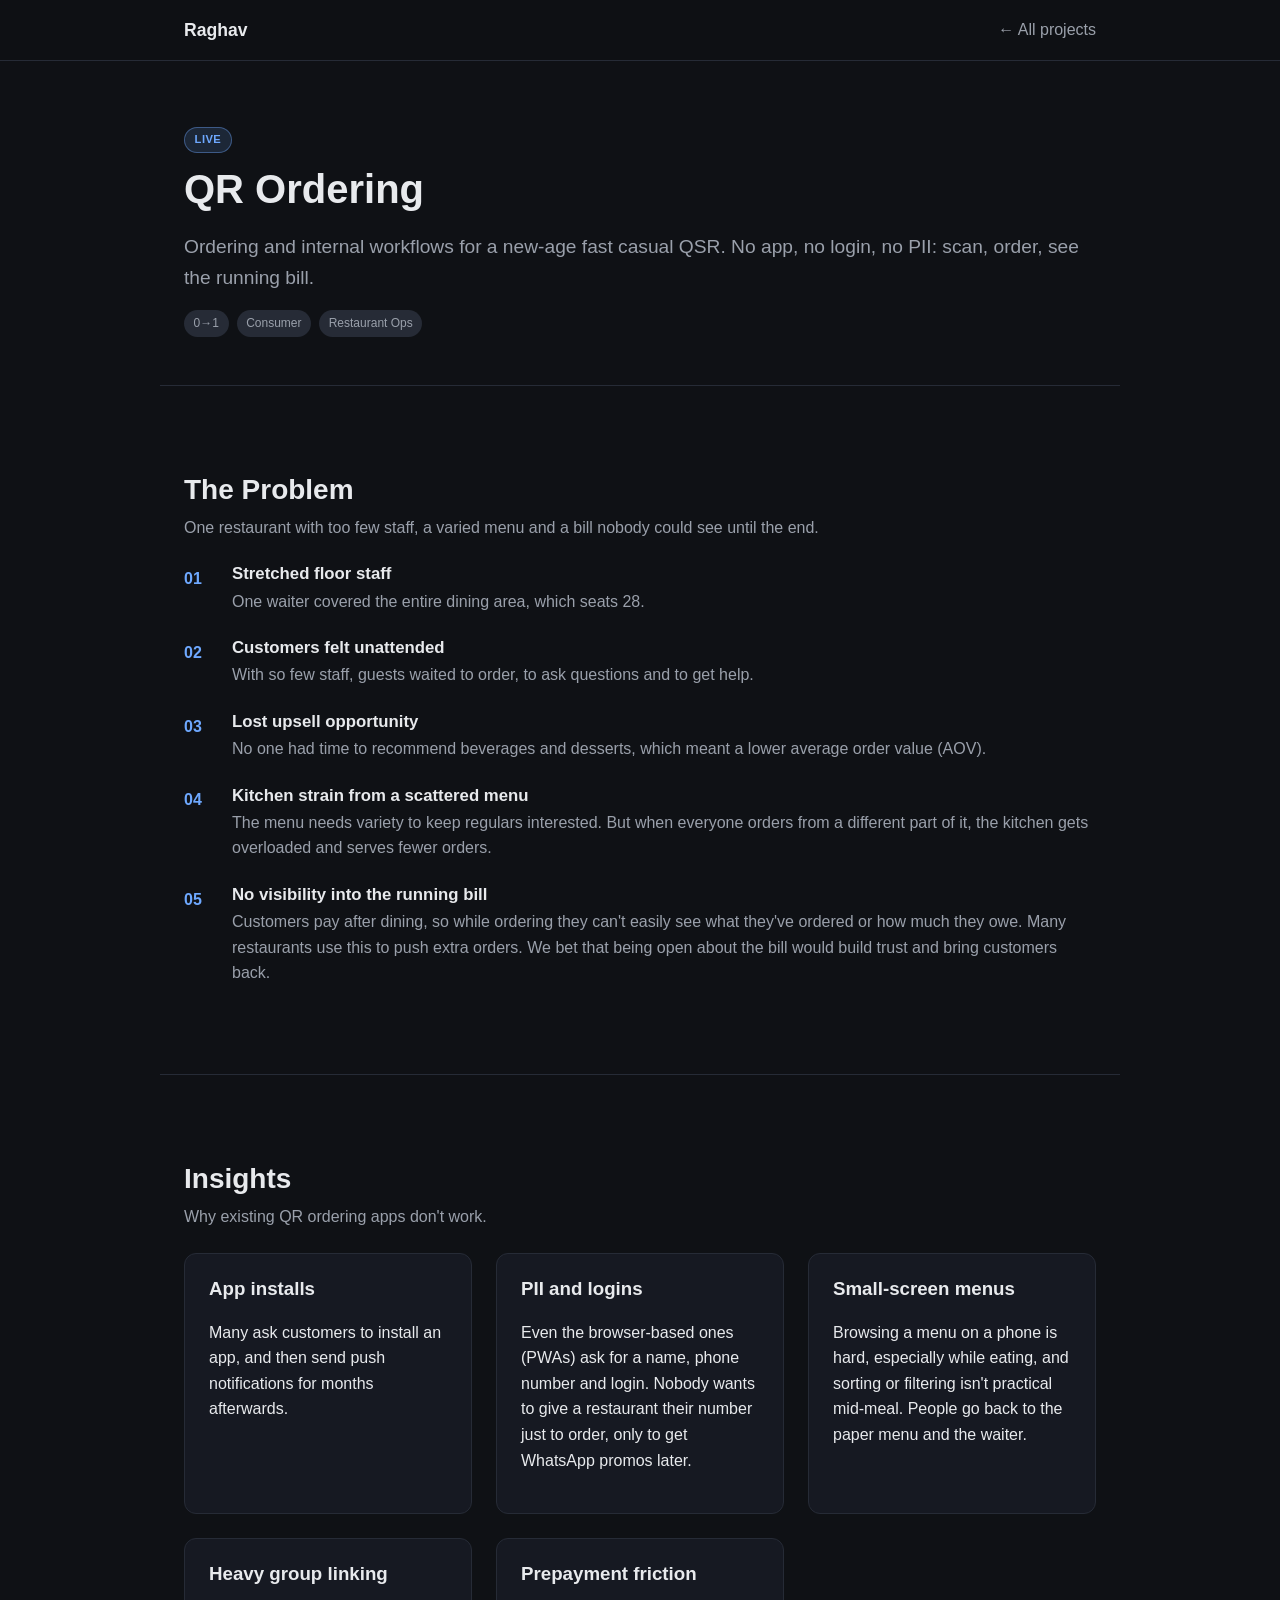
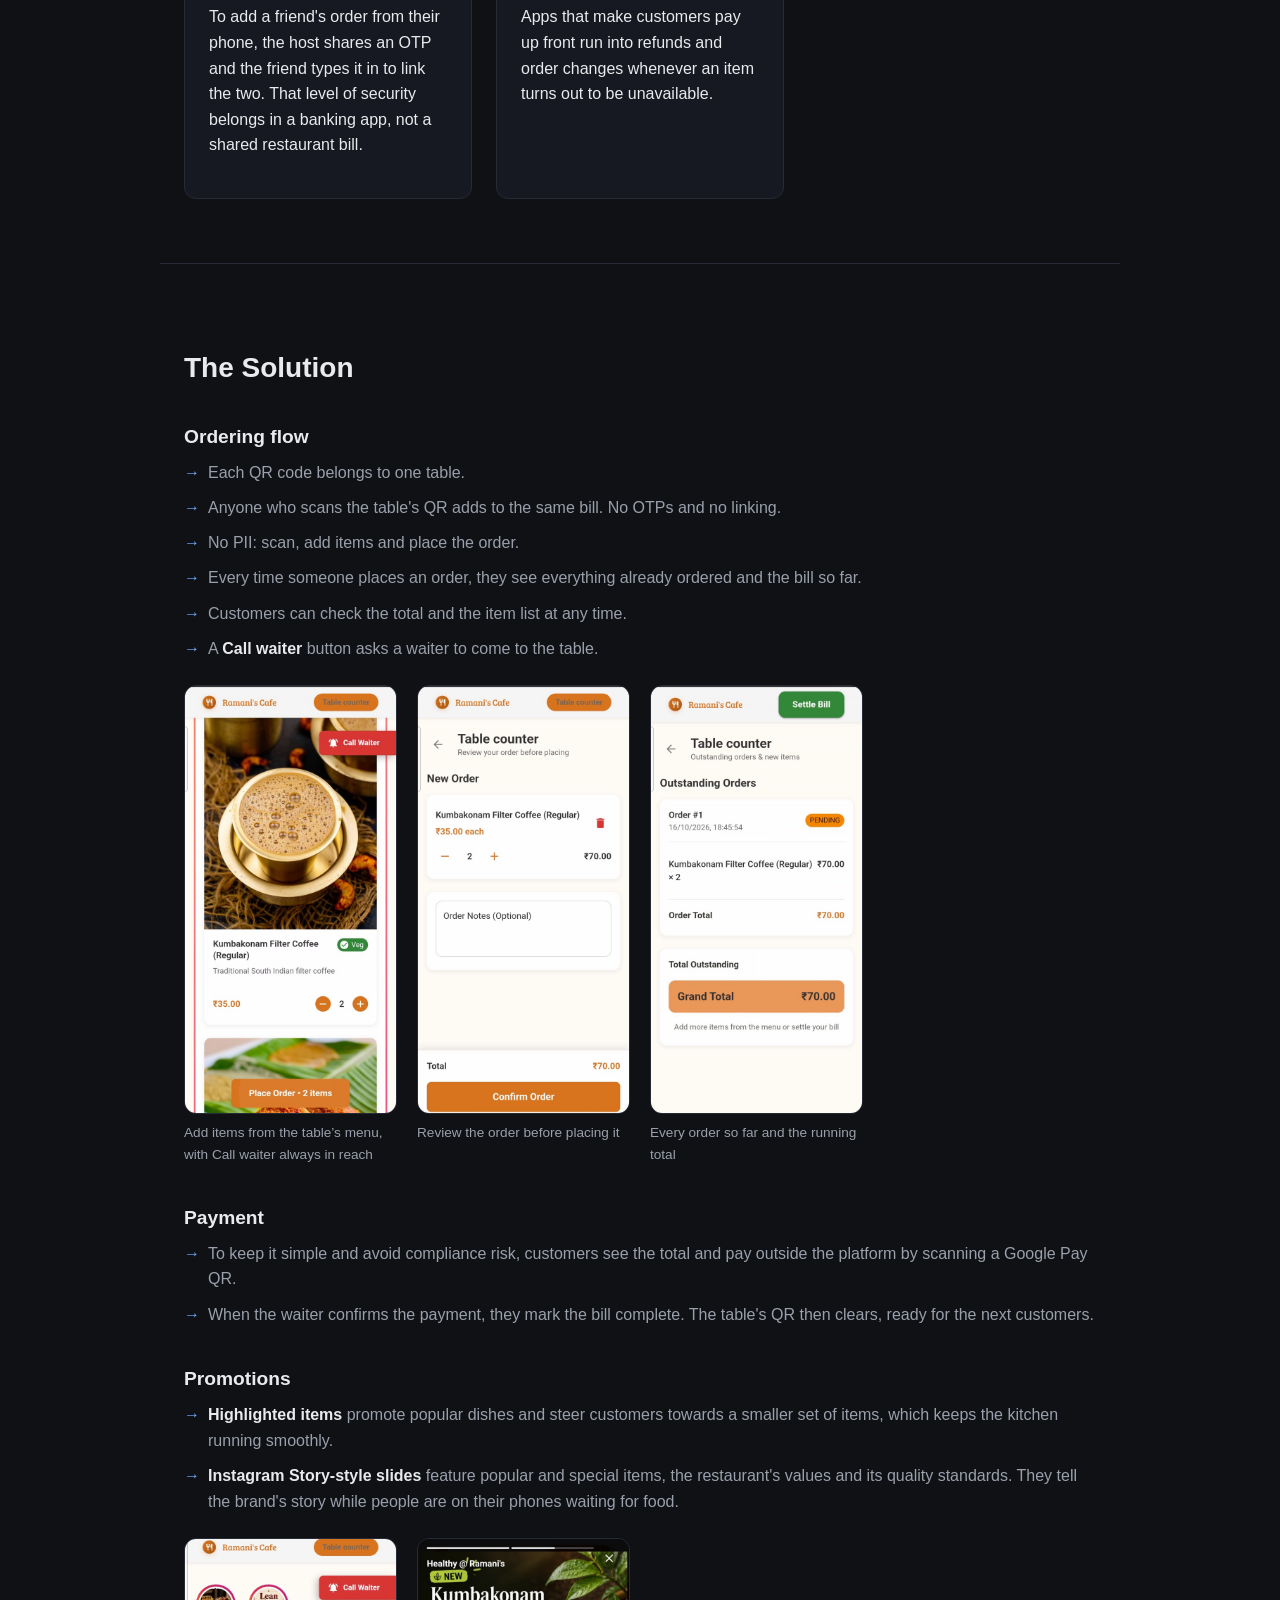
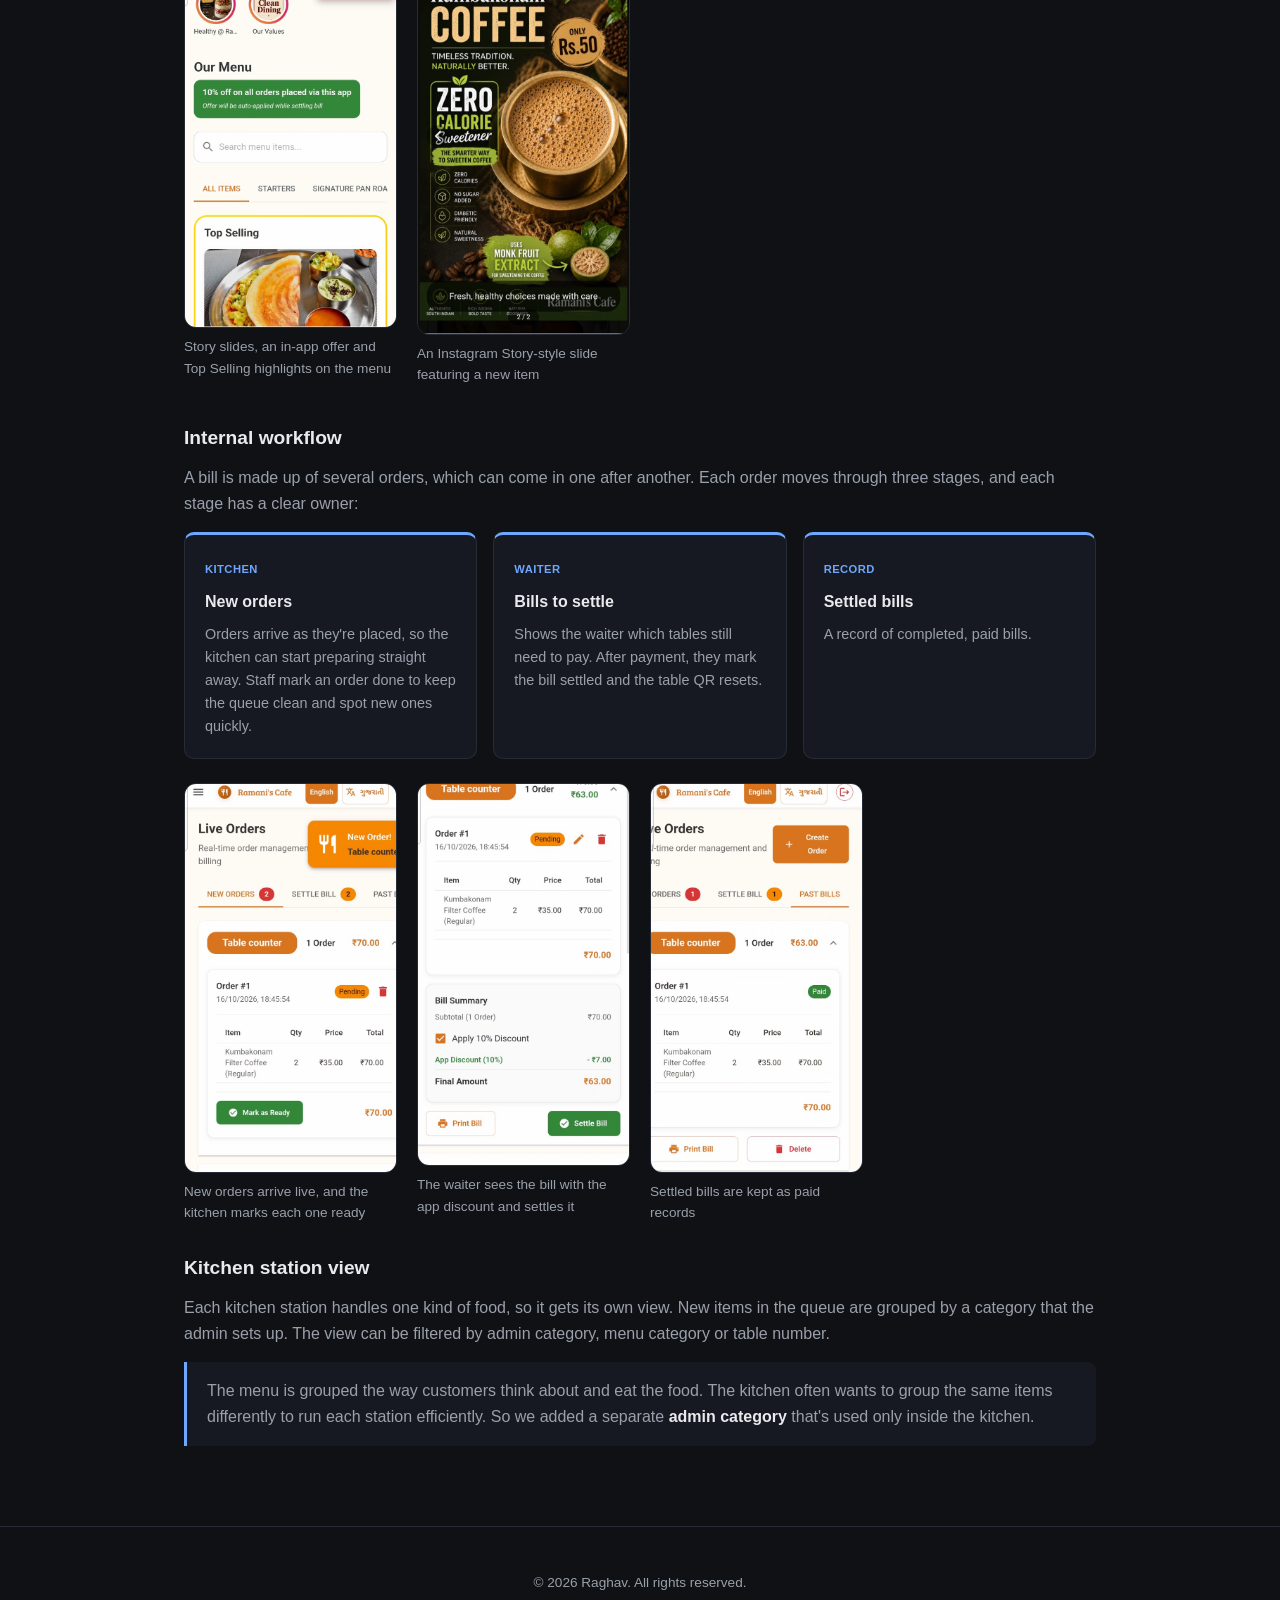
==== commit ec210ee0: "Add story slide screenshot to QR ordering promotions Co-Authored-By: Claude Opus 5.5 <noreply@anthro" ====
--- a/projects/qr-ordering.html
+++ b/projects/qr-ordering.html
@@ -132,6 +132,10 @@
             <img src="../assets/qr-ordering/menu.jpg" alt="Story slides, an in-app offer and Top Selling highlights on the menu" width="600" height="1103" loading="lazy" />
             <figcaption>Story slides, an in-app offer and Top Selling highlights on the menu</figcaption>
           </figure>
+          <figure class="shot">
+            <img src="../assets/qr-ordering/story.jpg" alt="An Instagram Story-style slide featuring a new item" width="600" height="1122" loading="lazy" />
+            <figcaption>An Instagram Story-style slide featuring a new item</figcaption>
+          </figure>
         </div>
       </div>
 
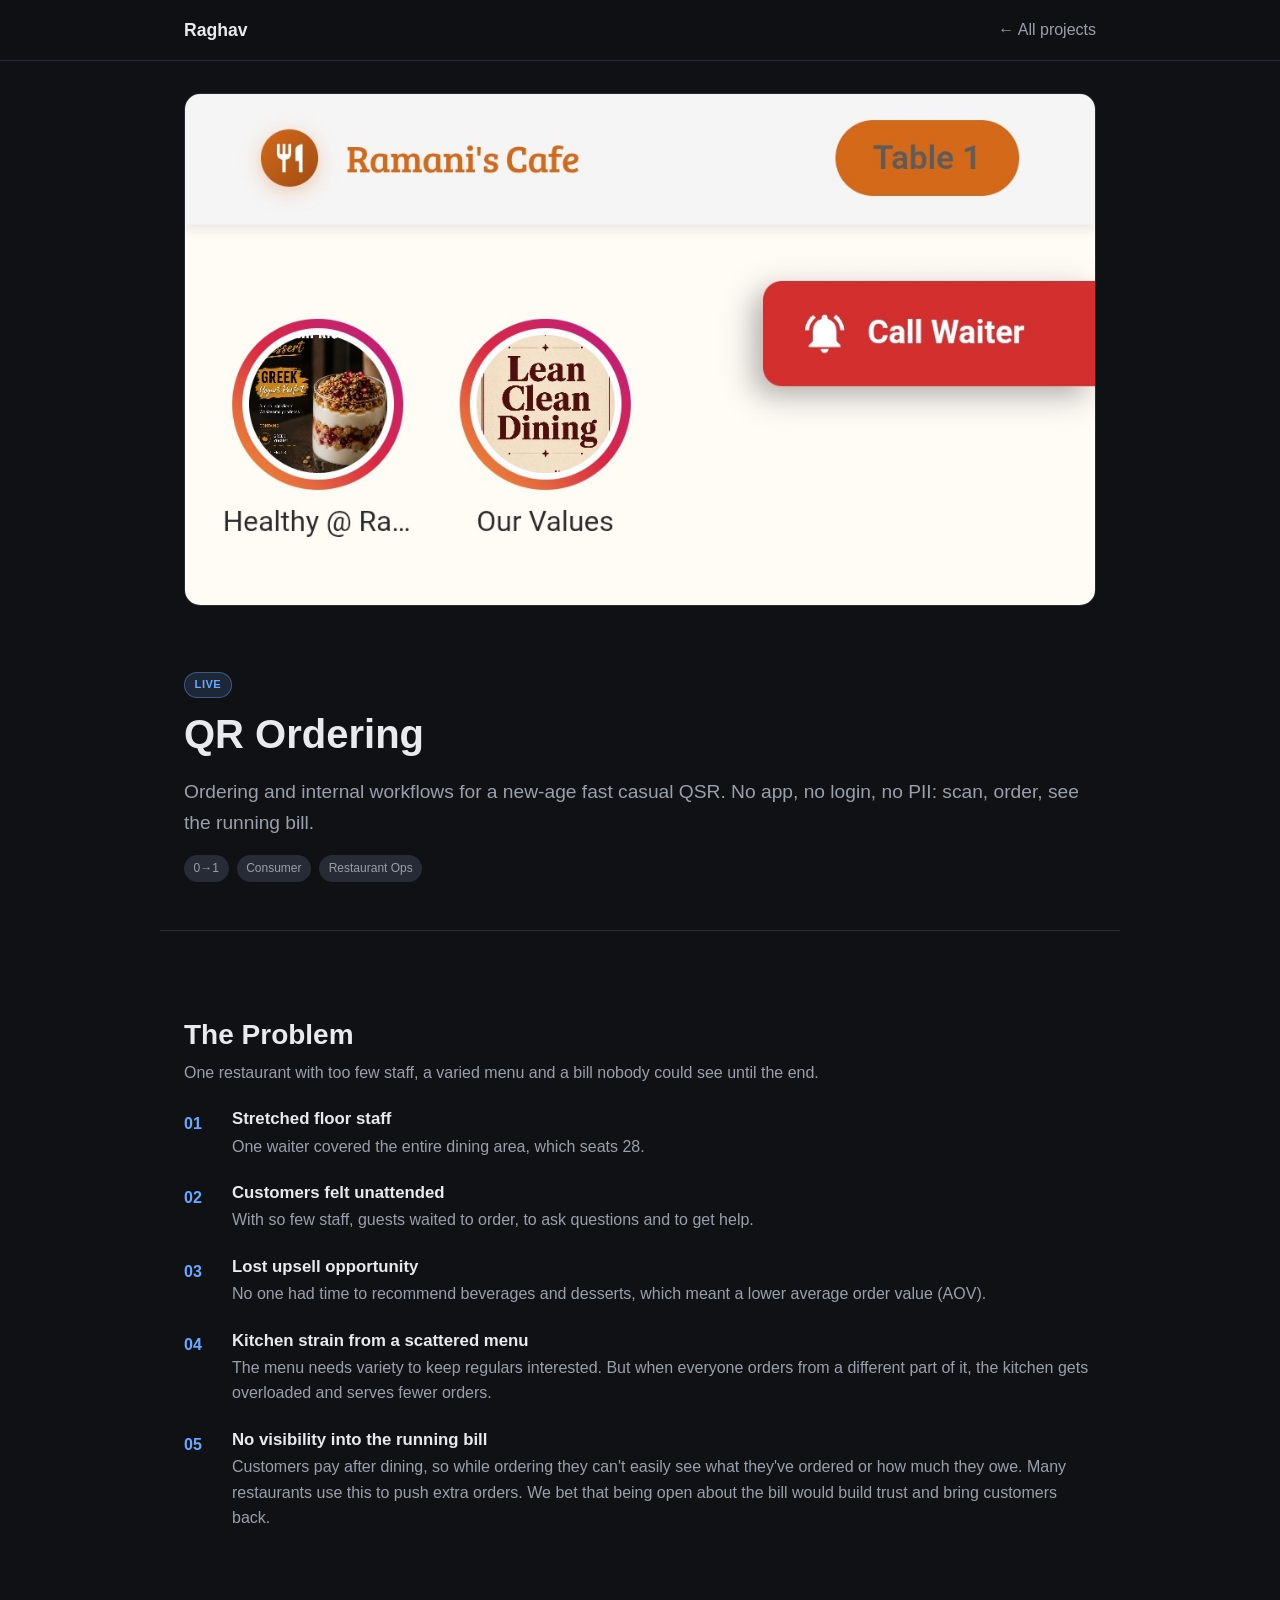
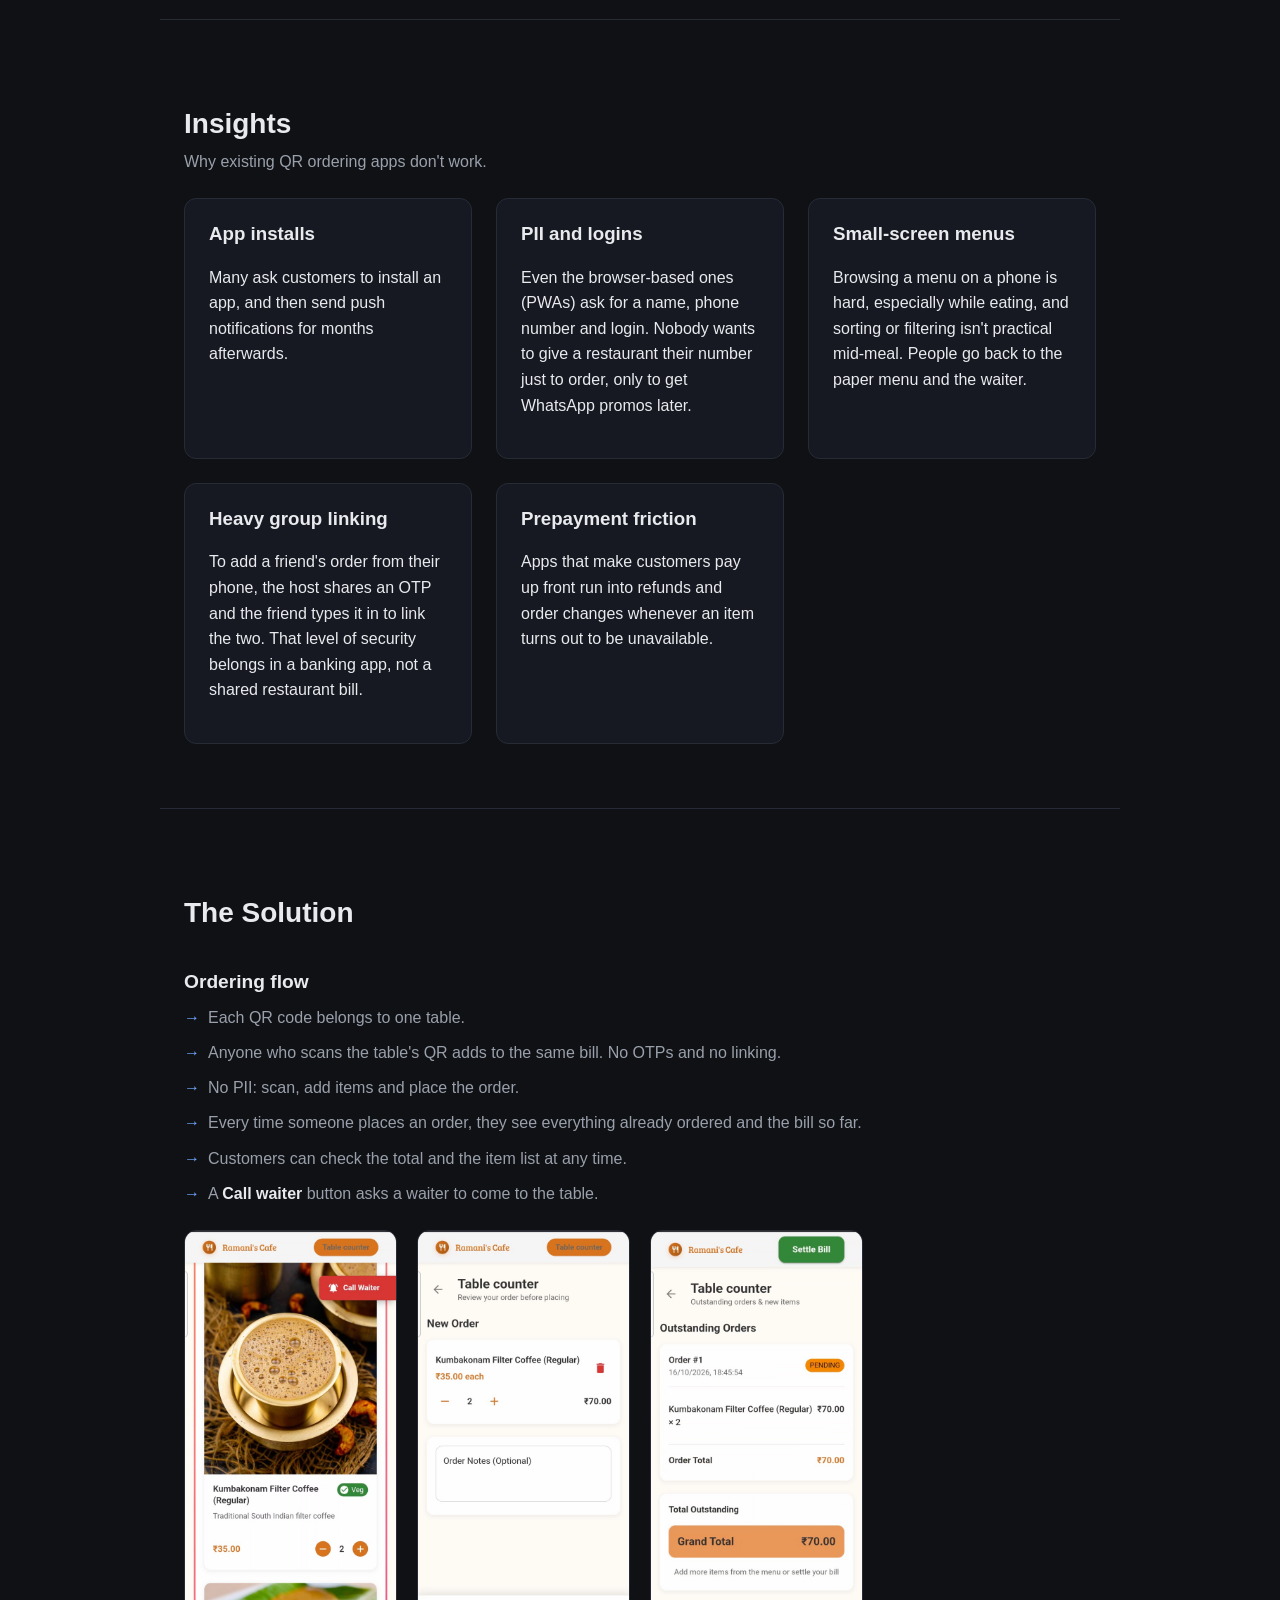
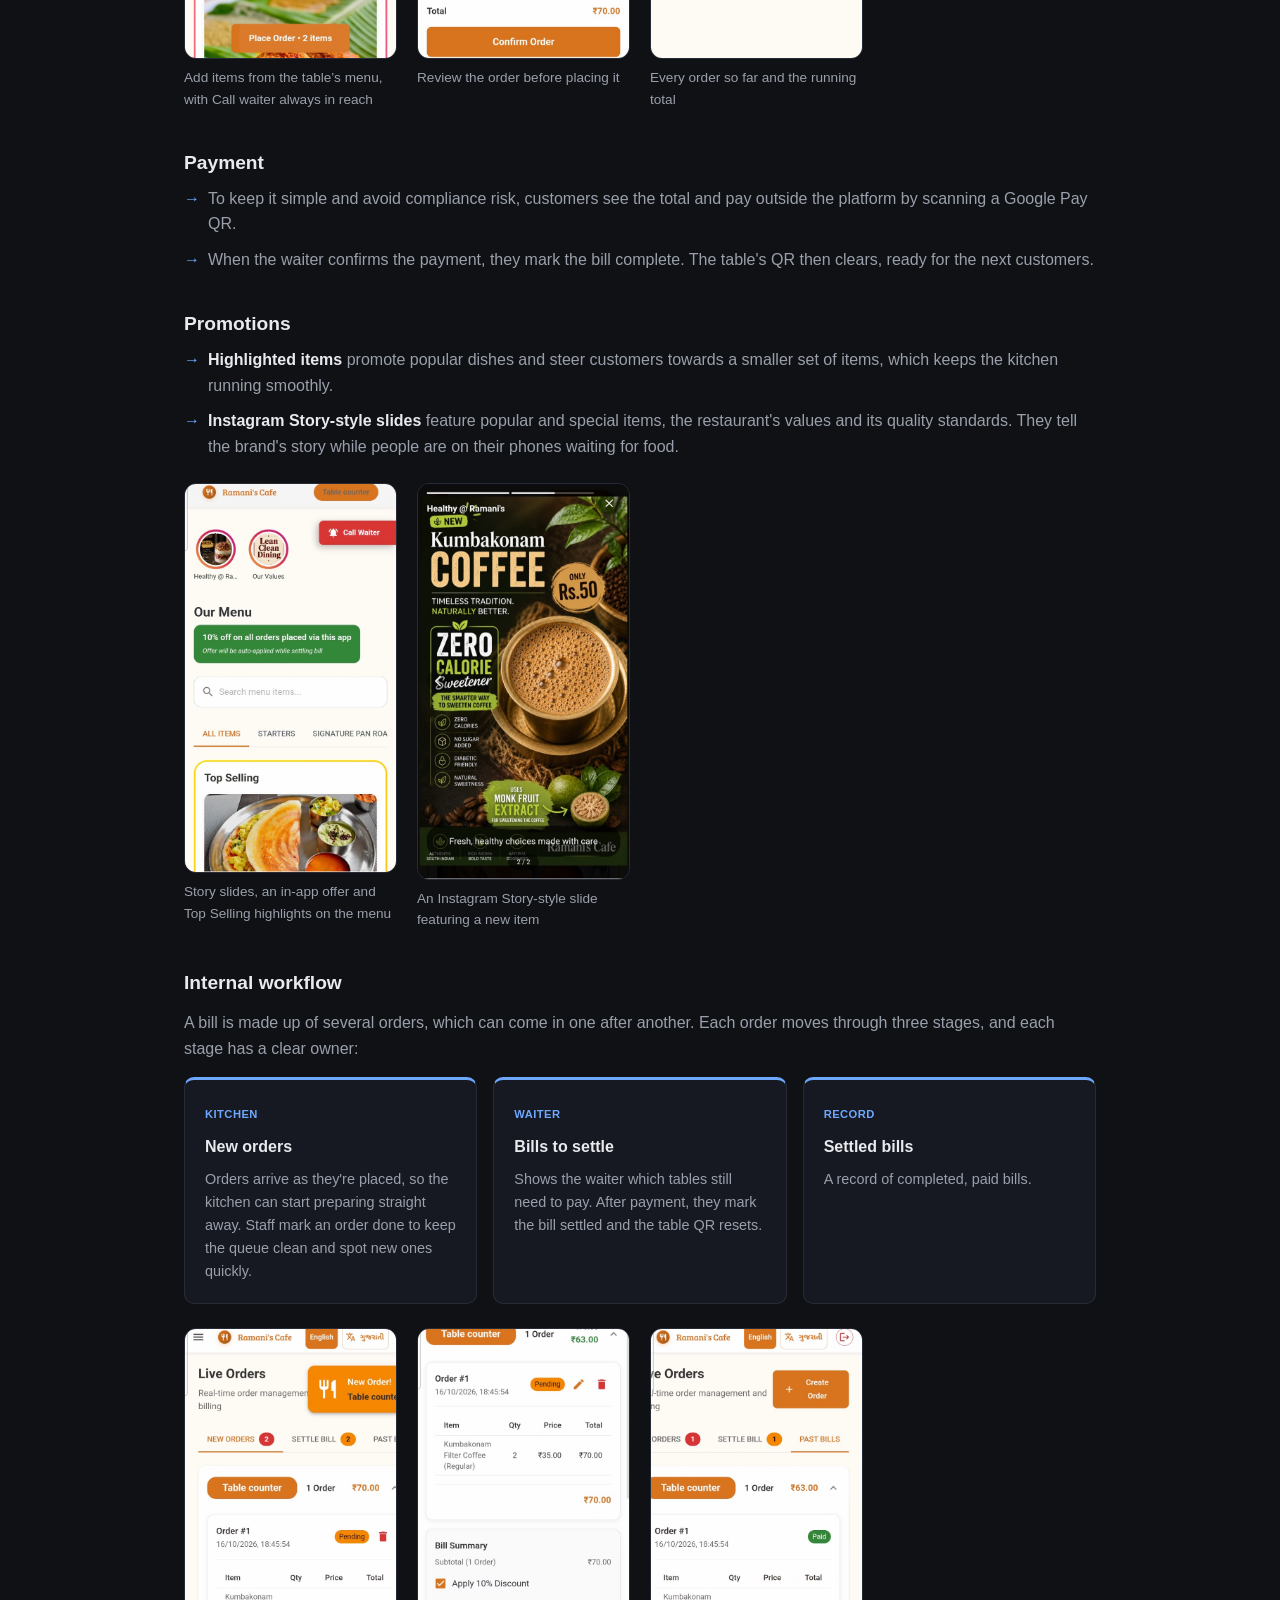
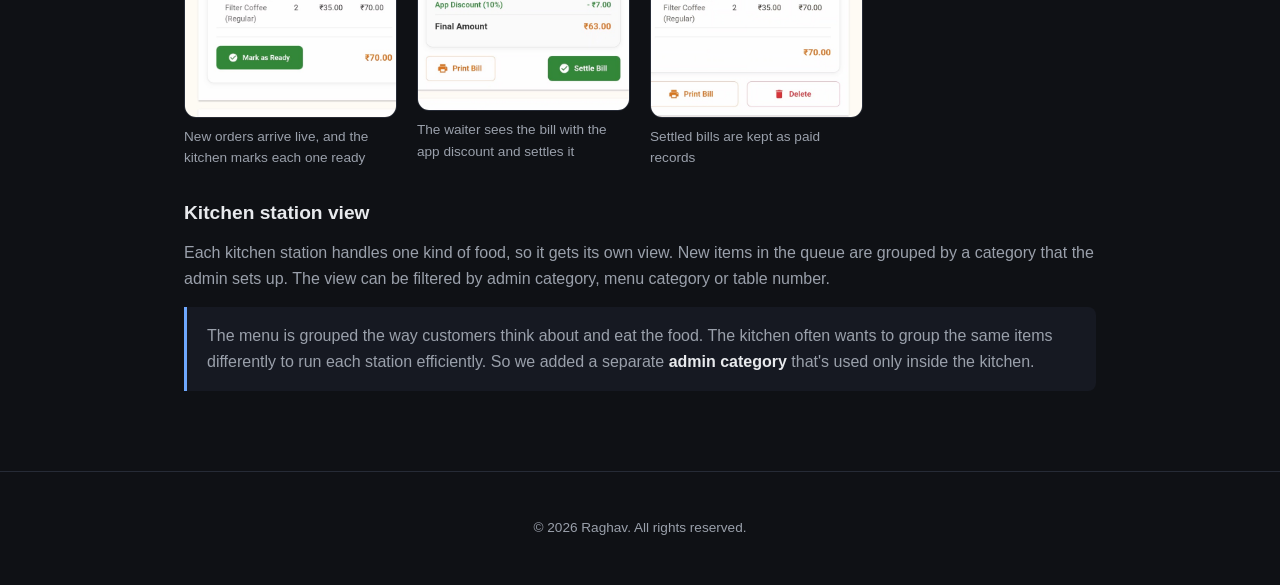
==== commit 406b2881: "Add QR ordering cover image and make case study link a button Co-Authored-By: Claude Opus 5.5 <norep" ====
--- a/projects/qr-ordering.html
+++ b/projects/qr-ordering.html
@@ -19,6 +19,10 @@
   </header>
 
   <main>
+    <figure class="case-cover">
+      <img src="../assets/qr-ordering/cover.jpg" alt="QR ordering menu for Ramani's Cafe with story slides and a Call waiter button" width="1080" height="608" />
+    </figure>
+
     <section class="case-hero">
       <span class="status-badge status-live">Live</span>
       <h1>QR Ordering</h1>
--- a/assets/style.css
+++ b/assets/style.css
@@ -249,6 +249,22 @@
 }
 
 /* Case study pages */
+.case-cover {
+  max-width: var(--max-width);
+  margin: 2rem auto 0;
+  padding: 0 1.5rem;
+}
+
+.case-cover img {
+  display: block;
+  width: 100%;
+  height: auto;
+  aspect-ratio: 16 / 9;
+  object-fit: cover;
+  border: 1px solid var(--border);
+  border-radius: 16px;
+}
+
 .case-hero {
   max-width: var(--max-width);
   margin: 0 auto;
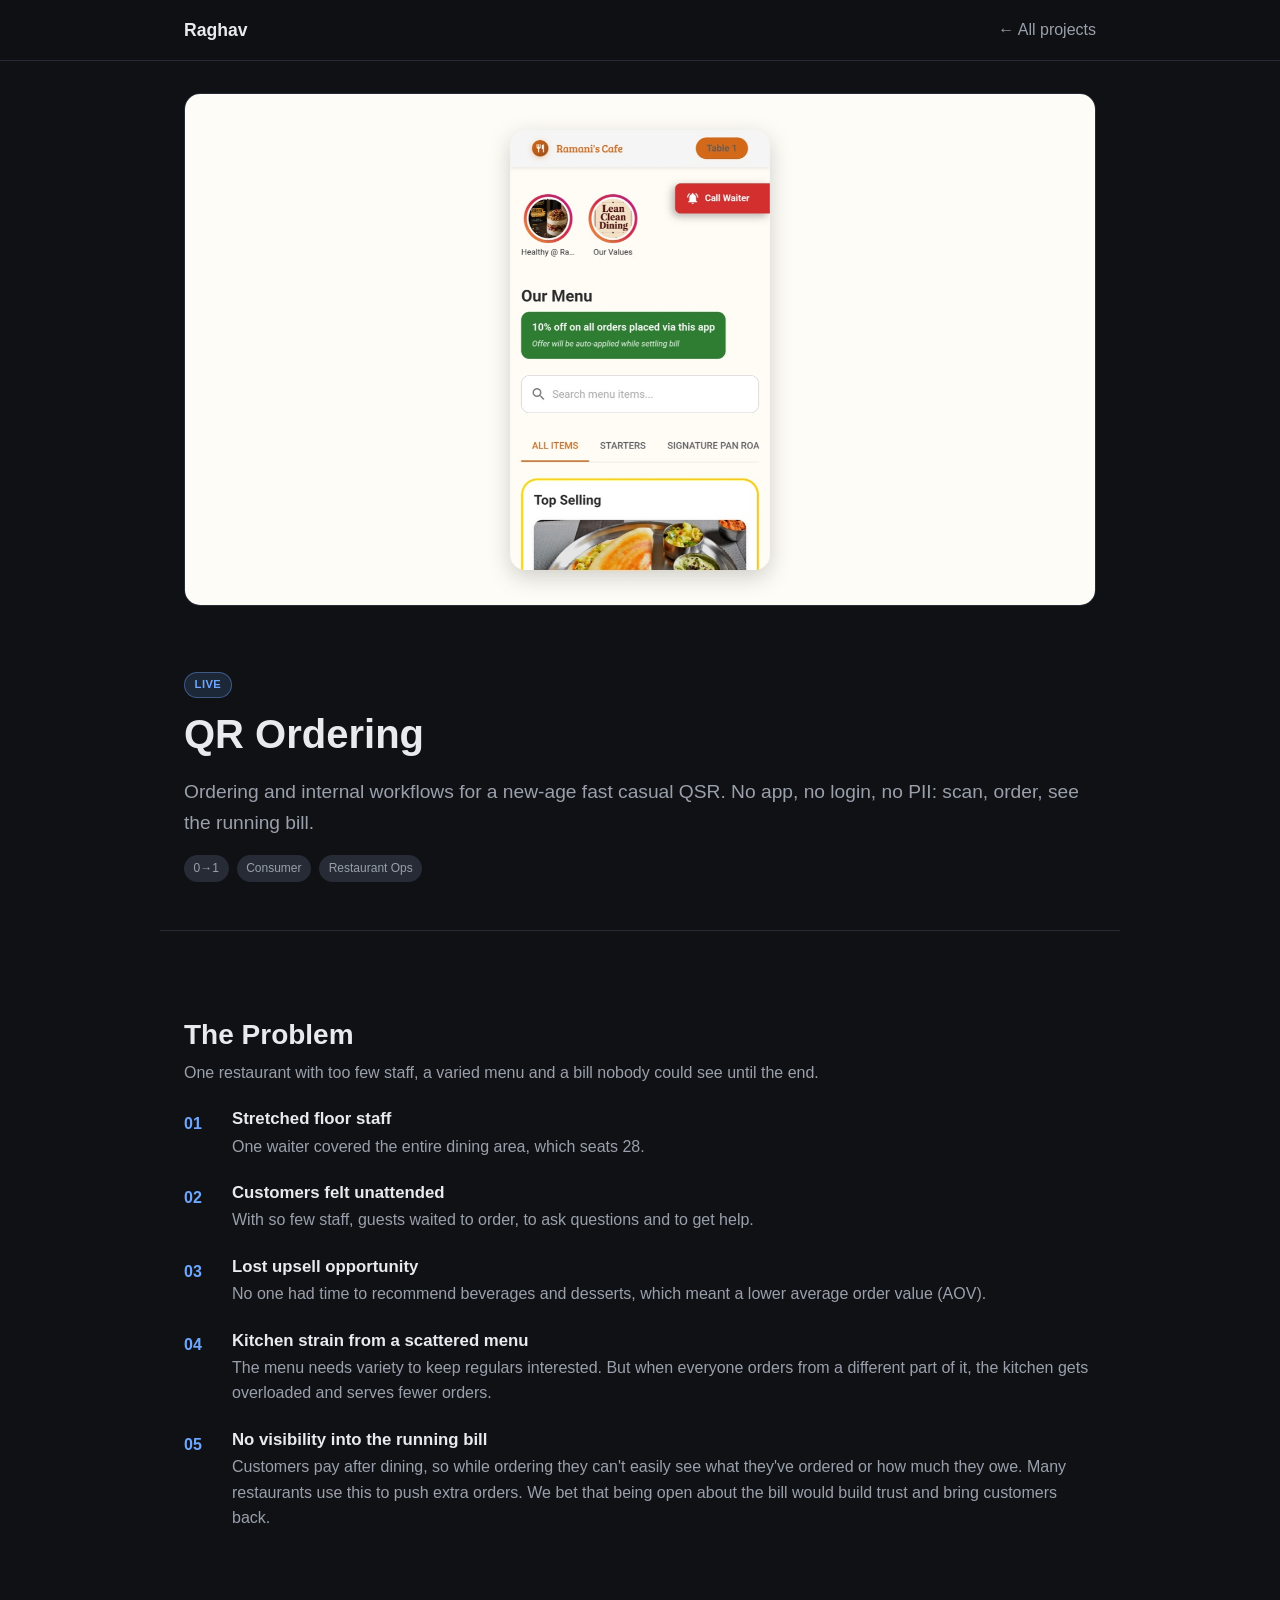
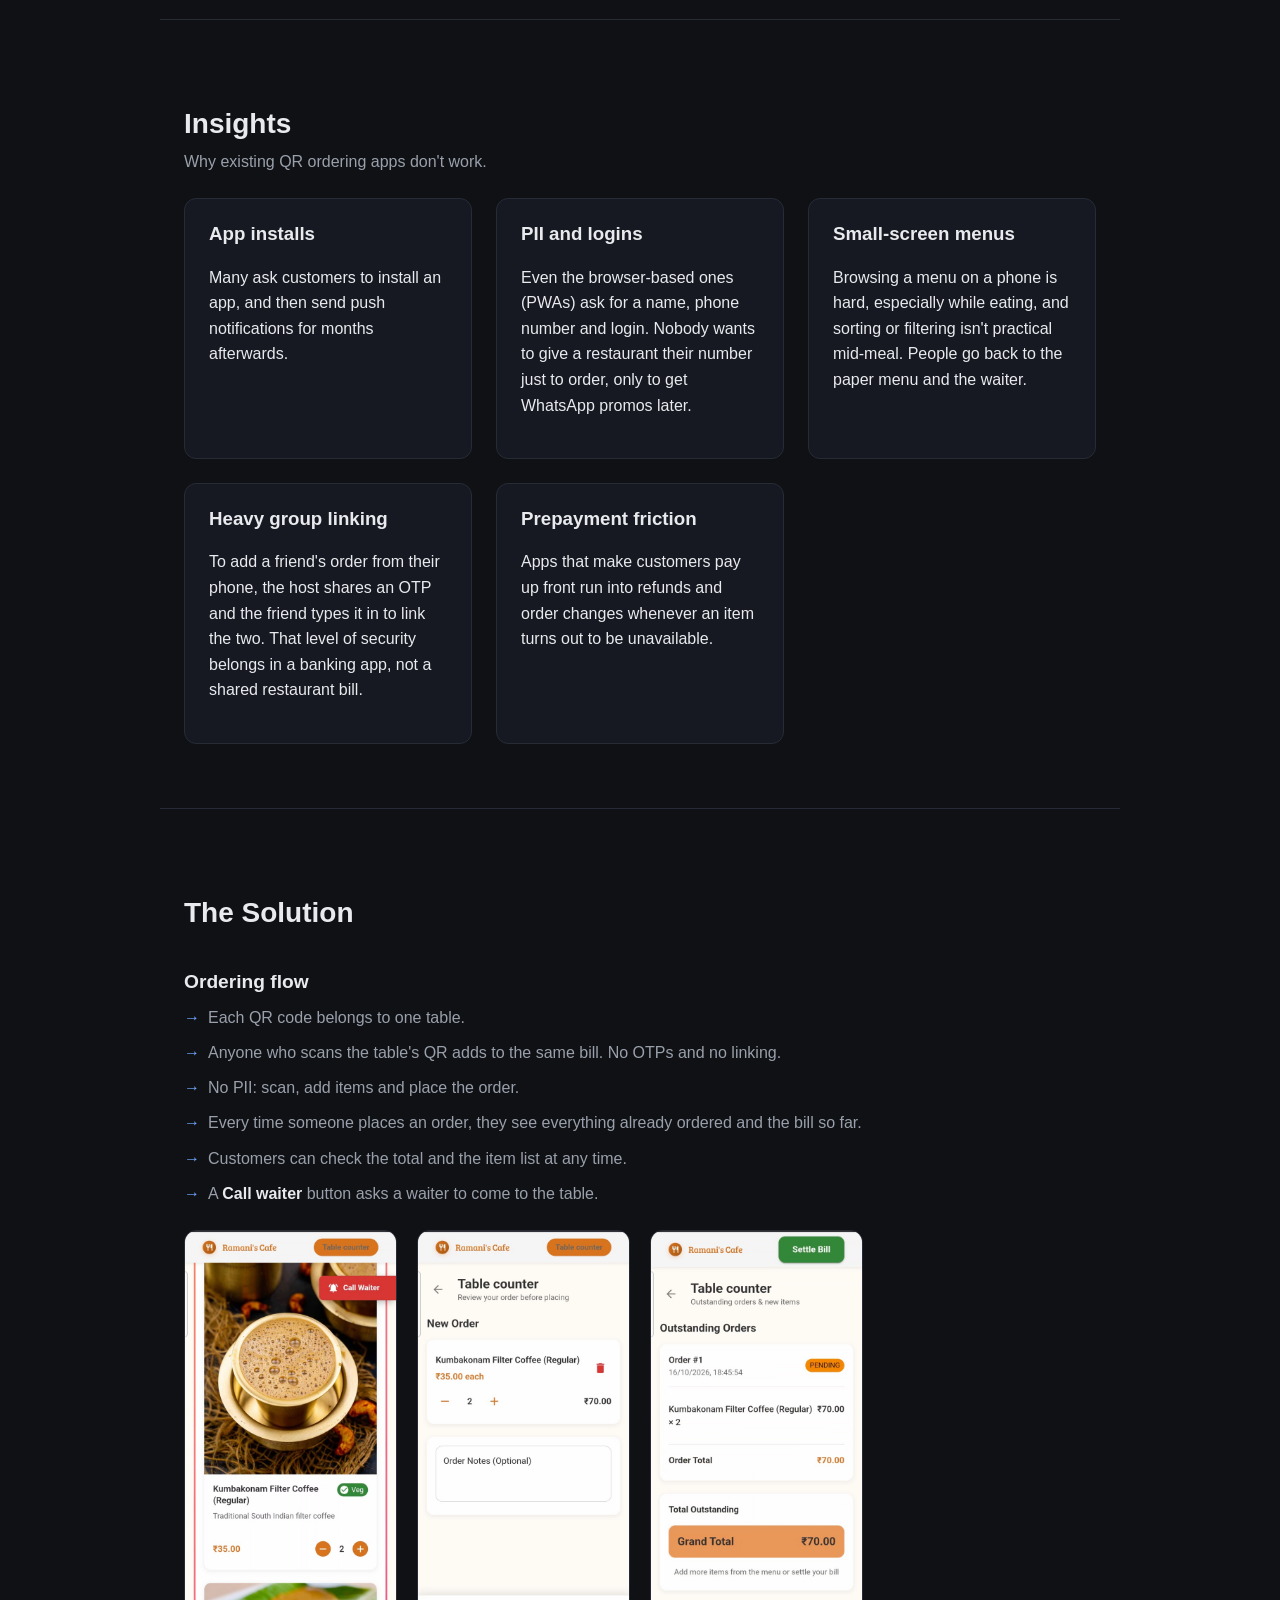
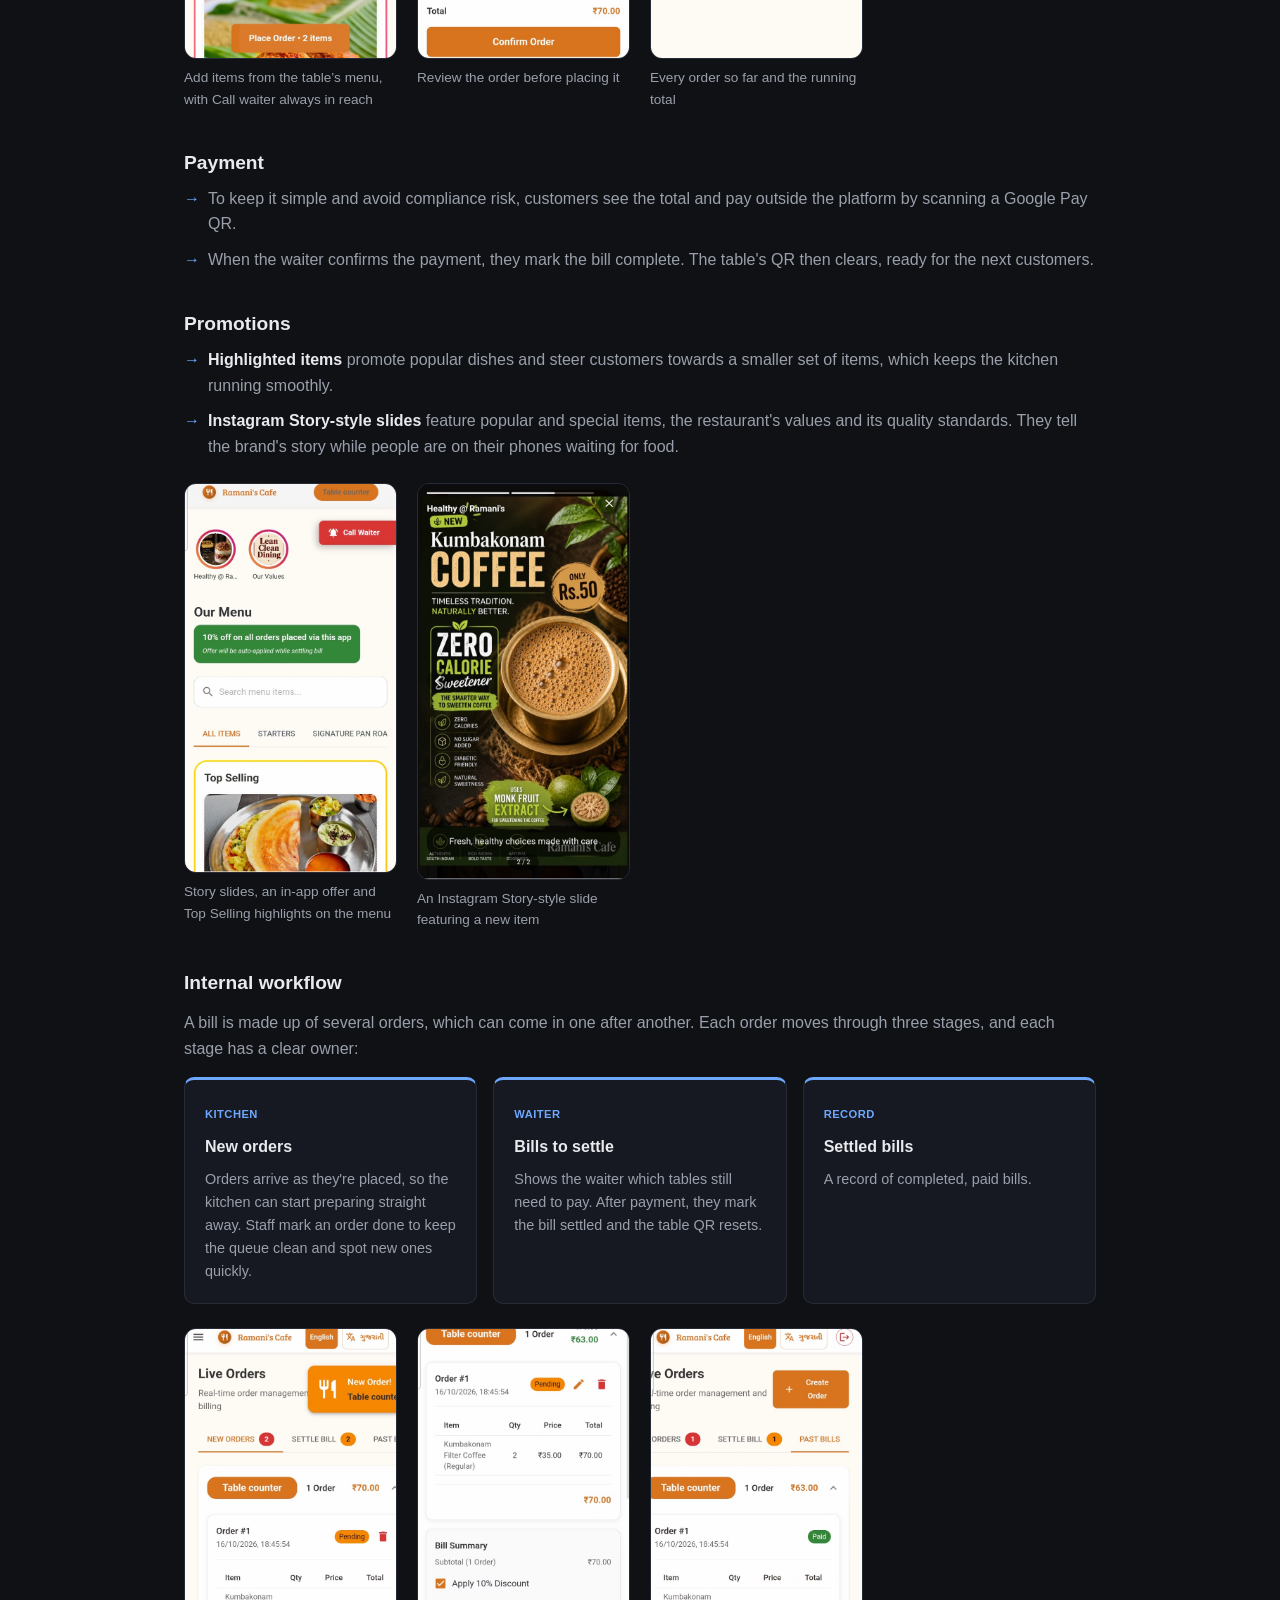
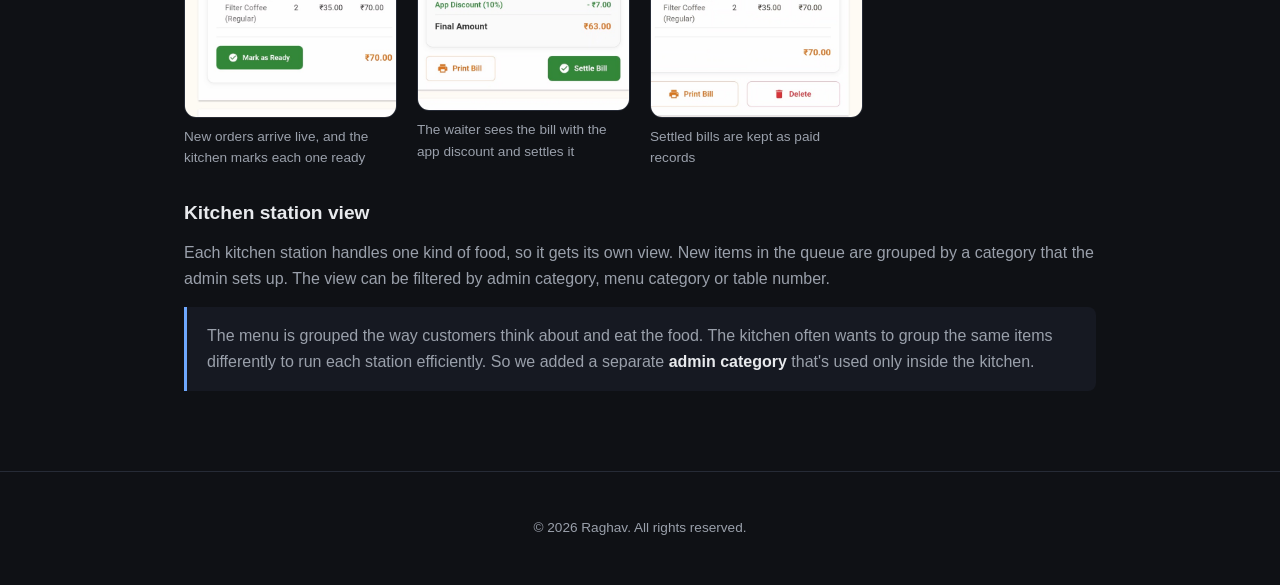
==== commit d226a7d5: "Show more of the menu screen in QR ordering cover Co-Authored-By: Claude Opus 5.5 <noreply@anthropic" ====
--- a/projects/qr-ordering.html
+++ b/projects/qr-ordering.html
@@ -20,7 +20,7 @@
 
   <main>
     <figure class="case-cover">
-      <img src="../assets/qr-ordering/cover.jpg" alt="QR ordering menu for Ramani's Cafe with story slides and a Call waiter button" width="1080" height="608" />
+      <img src="../assets/qr-ordering/cover.jpg" alt="QR ordering menu for Ramani's Cafe with story slides and a Call waiter button" width="1600" height="900" />
     </figure>
 
     <section class="case-hero">
